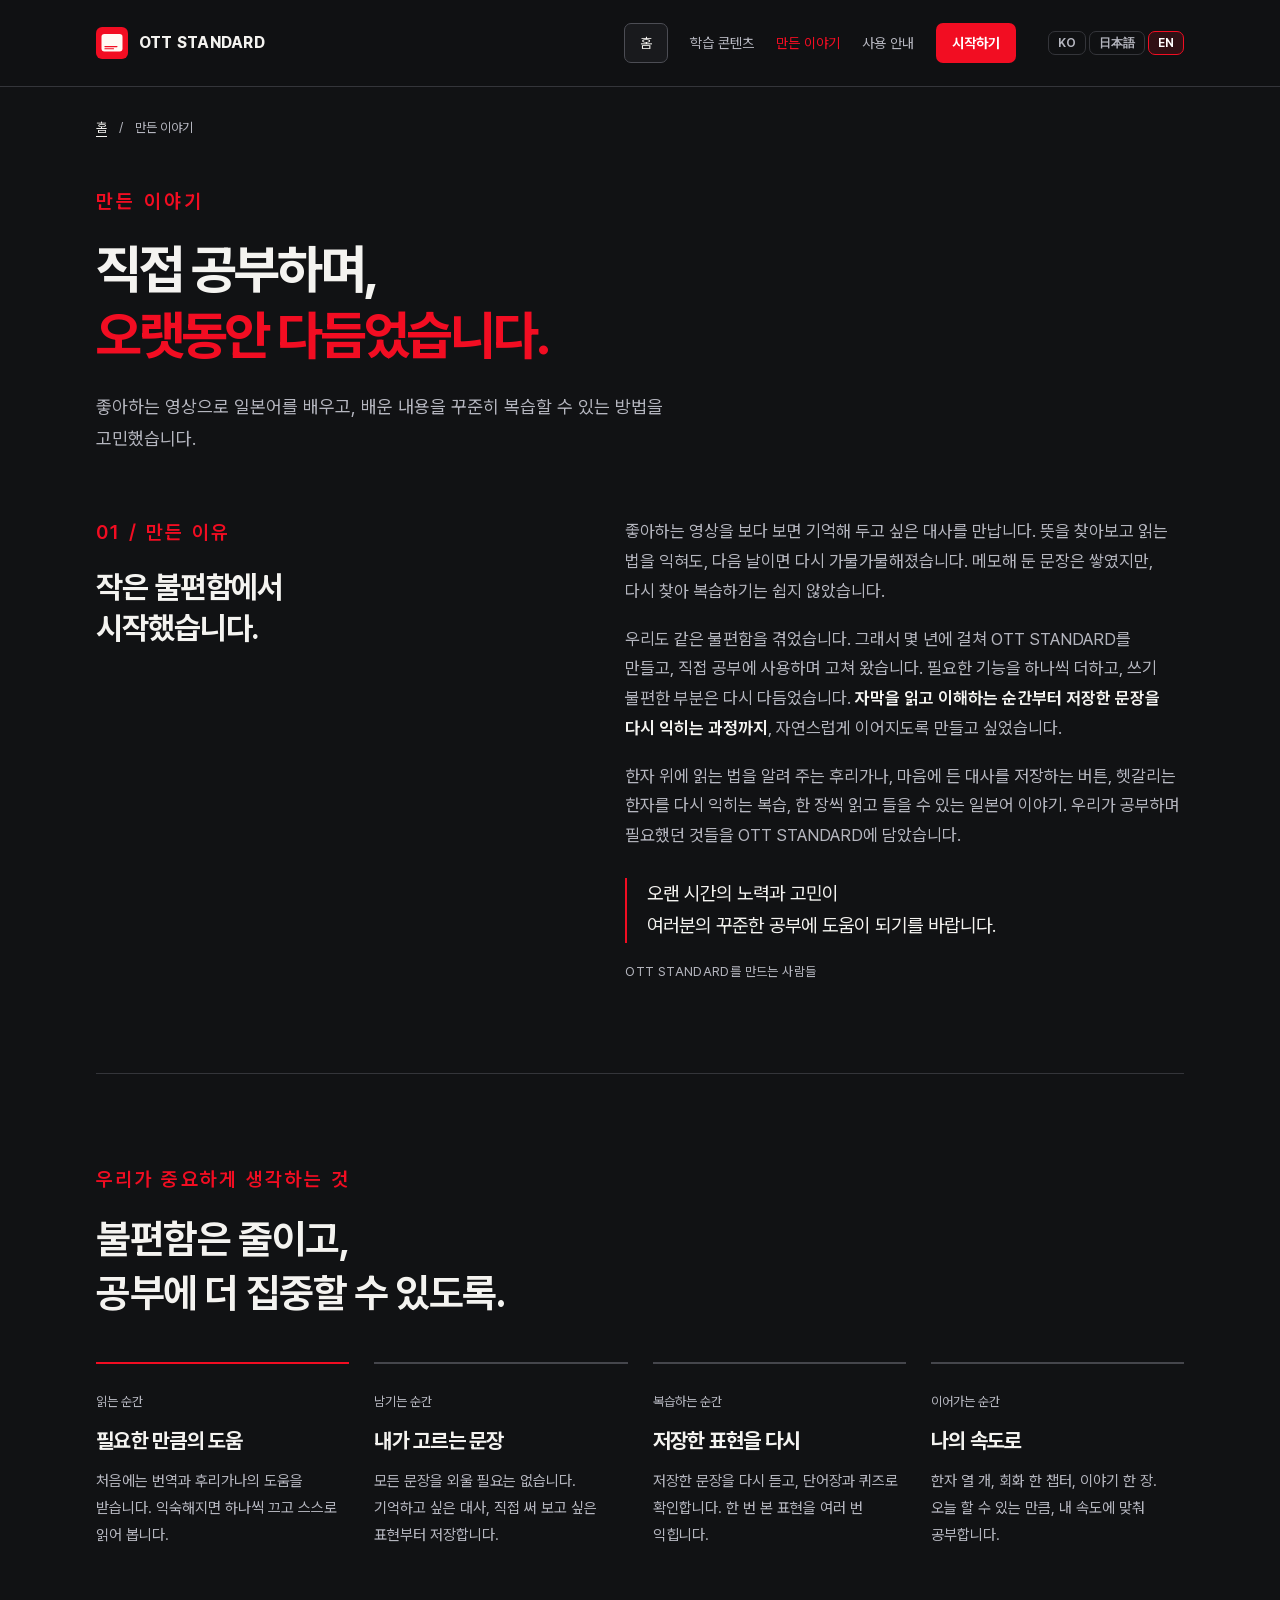
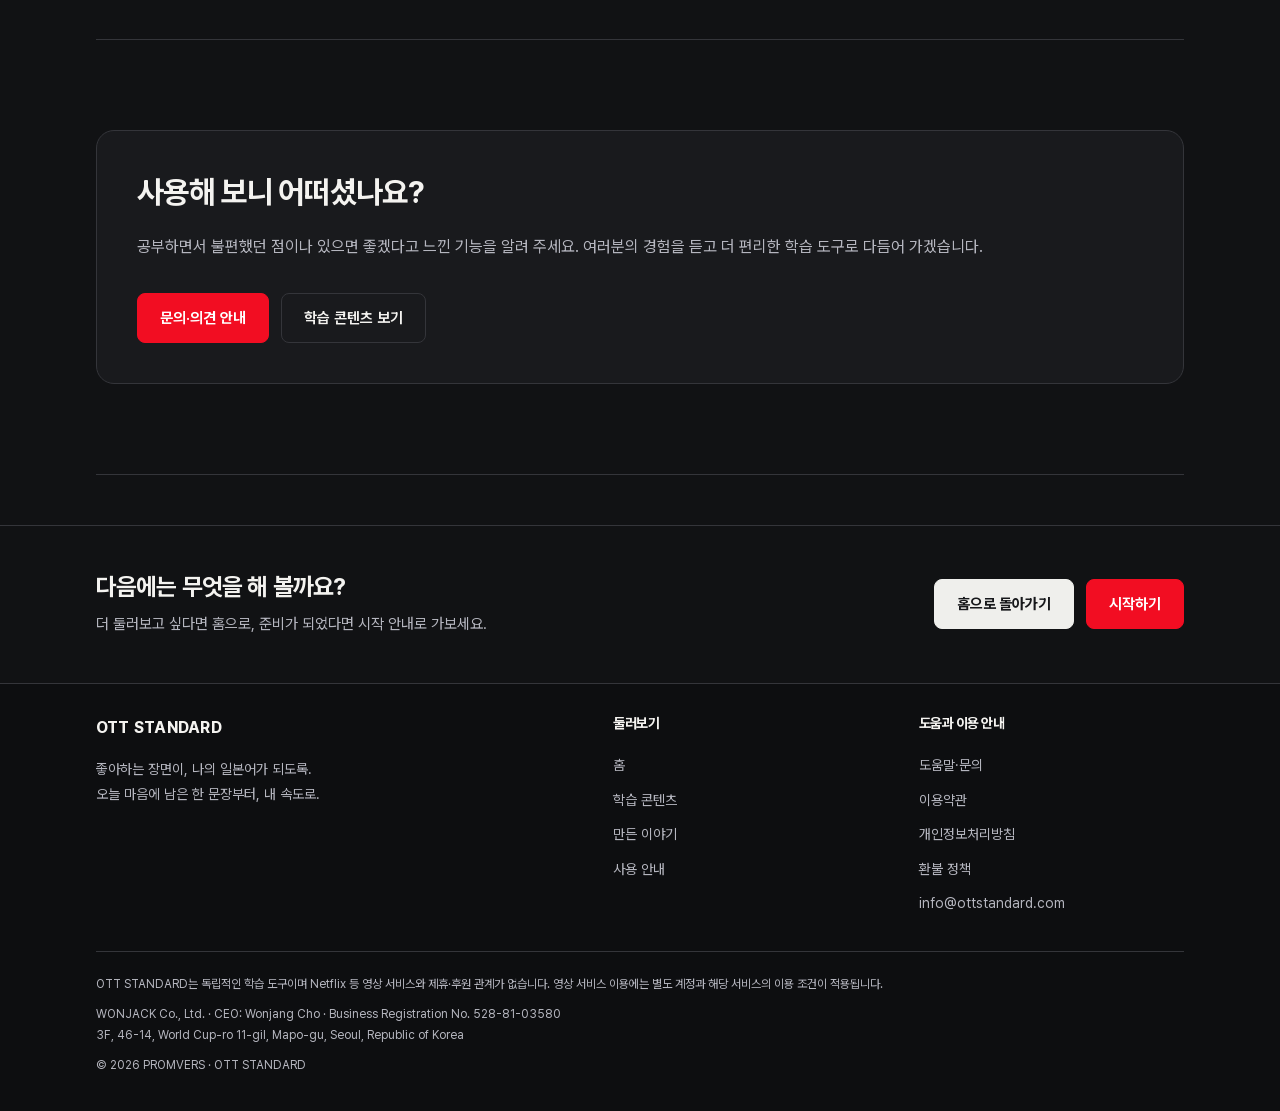
==== about/index.html @ 186dfc21 "헤더 로고를 외부 img→인라인 SVG로 교체 (번역 프록시로 인한 깨짐 방지), 브랜드명 번역 제외(notranslate) Co-Authored-By: Claude Opus 4." ====
<!doctype html>
<html lang="ko"><head><meta charset="utf-8"><meta name="viewport" content="width=device-width,initial-scale=1"><meta name="theme-color" content="#111214"><title>만든 이야기 · OTT STANDARD</title><meta name="description" content="좋아하는 장면이, 나의 일본어가 되도록. OTT STANDARD의 학습 콘텐츠, 사용 안내와 요금제를 만나보세요."><link rel="icon" href="/assets/logo.svg" type="image/svg+xml"><link rel="stylesheet" href="/assets/site.css?v=i18n-20261003b"></head><body data-mode="multipage"><a class="skip" href="#main">본문으로 바로가기</a><header class="topbar"><div class="wrap topbar-inner"><a class="brand notranslate" translate="no" href="/" aria-label="OTT STANDARD 홈"><svg width="32" height="32" viewBox="0 0 1024 1024" aria-hidden="true" style="display:block"><rect width="1024" height="1024" rx="196" fill="#F20D22"/><rect x="176" y="220" width="672" height="560" rx="92" fill="#FFF9F4"/><rect x="268" y="610" width="420" height="34" rx="17" fill="#F20D22"/><rect x="268" y="680" width="310" height="34" rx="17" fill="#F20D22"/></svg>OTT STANDARD</a><nav class="nav" aria-label="주 메뉴"><a class="home-link" data-nav="home" href="/">홈</a><a class="" data-nav="learning" href="/learning/">학습 콘텐츠</a><a class="" data-nav="about" href="/about/" aria-current="page">만든 이야기</a><a class="" data-nav="docs" href="/docs/">사용 안내</a><a class="nav-start" data-nav="start" href="/start/">시작하기</a></nav></div></header><main id="main" class="wrap page-content"><div class="breadcrumb" aria-label="현재 위치"><a href="/">홈</a><span aria-hidden="true">/</span><span>만든 이야기</span></div><div class="page-title"><span class="eyebrow">만든 이야기</span><h1 tabindex="-1">직접 공부하며,<br><span class="accent">오랫동안 다듬었습니다.</span></h1><p>좋아하는 영상으로 일본어를 배우고, 배운 내용을 꾸준히 복습할 수 있는 방법을 고민했습니다.</p></div><div class="story-page">  <section class="section origin">
    <div><span class="section-number">01 / 만든 이유</span><h2>작은 불편함에서<br>시작했습니다.</h2></div>
    <div class="origin-text">
      <p>좋아하는 영상을 보다 보면 기억해 두고 싶은 대사를 만납니다. 뜻을 찾아보고 읽는 법을 익혀도, 다음 날이면 다시 가물가물해졌습니다. 메모해 둔 문장은 쌓였지만, 다시 찾아 복습하기는 쉽지 않았습니다.</p>
      <p>우리도 같은 불편함을 겪었습니다. 그래서 몇 년에 걸쳐 <span style="white-space:nowrap">OTT STANDARD</span>를 만들고, 직접 공부에 사용하며 고쳐 왔습니다. 필요한 기능을 하나씩 더하고, 쓰기 불편한 부분은 다시 다듬었습니다. <strong>자막을 읽고 이해하는 순간부터 저장한 문장을 다시 익히는 과정까지</strong>, 자연스럽게 이어지도록 만들고 싶었습니다.</p>
      <p>한자 위에 읽는 법을 알려 주는 후리가나, 마음에 든 대사를 저장하는 버튼, 헷갈리는 한자를 다시 익히는 복습, 한 장씩 읽고 들을 수 있는 일본어 이야기. 우리가 공부하며 필요했던 것들을 <span style="white-space:nowrap">OTT STANDARD</span>에 담았습니다.</p>
      <p class="origin-note">오랜 시간의 노력과 고민이<br>여러분의 꾸준한 공부에 도움이 되기를 바랍니다.</p>
      <span class="signature"><span style="white-space:nowrap">OTT STANDARD</span>를 만드는 사람들</span>
    </div>
  </section>

<section class="section"><div class="section-head"><span class="section-number">우리가 중요하게 생각하는 것</span><h2>불편함은 줄이고,<br>공부에 더 집중할 수 있도록.</h2></div><div class="flow"><article><small>읽는 순간</small><h3>필요한 만큼의 도움</h3><p>처음에는 번역과 후리가나의 도움을 받습니다. 익숙해지면 하나씩 끄고 스스로 읽어 봅니다.</p></article><article><small>남기는 순간</small><h3>내가 고르는 문장</h3><p>모든 문장을 외울 필요는 없습니다. 기억하고 싶은 대사, 직접 써 보고 싶은 표현부터 저장합니다.</p></article><article><small>복습하는 순간</small><h3>저장한 표현을 다시</h3><p>저장한 문장을 다시 듣고, 단어장과 퀴즈로 확인합니다. 한 번 본 표현을 여러 번 익힙니다.</p></article><article><small>이어가는 순간</small><h3>나의 속도로</h3><p>한자 열 개, 회화 한 챕터, 이야기 한 장. 오늘 할 수 있는 만큼, 내 속도에 맞춰 공부합니다.</p></article></div></section><section class="section"><div class="quiet-panel"><h2>사용해 보니 어떠셨나요?</h2><p>공부하면서 불편했던 점이나 있으면 좋겠다고 느낀 기능을 알려 주세요. 여러분의 경험을 듣고 더 편리한 학습 도구로 다듬어 가겠습니다.</p><div class="actions"><a class="button primary" href="/support/">문의·의견 안내</a><a class="button " href="/learning/">학습 콘텐츠 보기</a></div></div></section></div></main><div class="page-navigation"><div class="wrap page-navigation-inner"><div><h2>다음에는 무엇을 해 볼까요?</h2><p>더 둘러보고 싶다면 홈으로, 준비가 되었다면 시작 안내로 가보세요.</p></div><div class="actions"><a class="button home-button" href="/">홈으로 돌아가기</a><a class="button primary" href="/start/">시작하기</a></div></div></div>
<footer class="footer"><div class="wrap"><div class="footer-menu"><div><a class="brand" href="/">OTT STANDARD</a><p>좋아하는 장면이, 나의 일본어가 되도록.<br>오늘 마음에 남은 한 문장부터, 내 속도로.</p></div><div><h3>둘러보기</h3><a href="/">홈</a><a href="/learning/">학습 콘텐츠</a><a href="/about/">만든 이야기</a><a href="/docs/">사용 안내</a></div><div><h3>도움과 이용 안내</h3><a href="/support/">도움말·문의</a><a href="/terms/">이용약관</a><a href="/privacy/">개인정보처리방침</a><a href="/refund/">환불 정책</a><a href="mailto:info@ottstandard.com">info@ottstandard.com</a></div></div><div class="footer-bottom"><p><span style="white-space:nowrap">OTT STANDARD</span>는 독립적인 학습 도구이며 Netflix 등 영상 서비스와 제휴·후원 관계가 없습니다. 영상 서비스 이용에는 별도 계정과 해당 서비스의 이용 조건이 적용됩니다.</p><p>WONJACK Co., Ltd. · CEO: Wonjang Cho · Business Registration No. 528-81-03580<br>3F, 46-14, World Cup-ro 11-gil, Mapo-gu, Seoul, Republic of Korea</p><p>© 2026 PROMVERS · OTT STANDARD</p></div></div></footer><script src="/assets/site.js?v=i18n-20261003"></script></body></html>
---- assets/site.css ----
@font-face{font-family:GuidePretendard;src:url(PretendardVariable.woff2) format("woff2");font-weight:100 900;font-display:swap}
@font-face{font-family:GuideJapanese;src:url(NotoSansJP-400.woff2) format("woff2");font-weight:400;font-display:swap}

  

  :root{color-scheme:dark;--bg:#111214;--surface:#191a1d;--surface-2:#202125;--line:#34353a;--ink:#f4f3f0;--muted:#b5b6bf;--brand:#f20d22;--red:var(--brand);--radius:20px}
  *{box-sizing:border-box}html{scroll-behavior:smooth;scroll-padding-top:110px}body{margin:0;background:var(--bg);color:var(--ink);font-family:GuidePretendard,Pretendard,-apple-system,BlinkMacSystemFont,"Noto Sans KR",sans-serif;line-height:1.75;word-break:keep-all;overflow-wrap:anywhere}a{color:inherit;text-decoration:none}button,input{font:inherit}a:focus-visible,summary:focus-visible,input:focus-visible{outline:3px solid var(--red);outline-offset:6px}a,summary,input{ -webkit-tap-highlight-color:transparent}p,h1,h2,h3,h4,figure{margin:0}p+p{margin-top:18px}h1,h2,h3,h4{line-height:1.35;letter-spacing:-.035em}p{color:var(--muted)}strong{color:var(--ink);font-weight:650}ruby{ruby-position:over}rt{font-size:.43em;color:#b8bfce;letter-spacing:0} [lang="ja"]{font-family:GuideJapanese,"Noto Sans JP","Hiragino Kaku Gothic ProN",sans-serif}
  .wrap{max-width:1160px;margin-inline:auto;padding-inline:36px}.skip{position:fixed;left:16px;top:-90px;z-index:100;background:var(--ink);color:var(--bg);padding:12px}.skip:focus{top:12px}.topbar{position:sticky;top:0;z-index:20;background:rgba(17,18,20,.96);border-bottom:1px solid var(--line)}.topbar-inner{min-height:80px;display:flex;align-items:center;justify-content:space-between;gap:24px}.brand{display:inline-flex;align-items:center;gap:11px;font-size:16px;font-weight:750;letter-spacing:.015em;white-space:nowrap}.brand img{width:32px;height:32px}.nav{display:flex;align-items:center;gap:26px;font-size:14px;color:var(--muted)}.nav a{padding-block:12px}.nav a:hover{color:var(--ink)}.nav a:last-child{color:var(--ink)}
  .eyebrow{display:block;margin-bottom:20px;font-size:13px;font-weight:650;letter-spacing:.15em;color:var(--red)}.hero{padding-block:88px 70px}.hero-grid{display:grid;grid-template-columns:1.13fr 1fr;gap:54px;align-items:center}h1{font-size:clamp(36px,4.6vw,58px);font-weight:730;line-height:1.25;letter-spacing:-.055em}.hero-copy>p{max-width:550px;margin-top:27px;font-size:18px;line-height:1.85}.accent{color:var(--red)}.actions{display:flex;flex-wrap:wrap;gap:12px;margin-top:32px}.button{display:inline-flex;align-items:center;justify-content:center;min-height:48px;padding:11px 22px;border:1px solid var(--line);border-radius:8px;font-size:15px;font-weight:650;background:var(--surface)}.button.primary{background:var(--brand);border-color:var(--brand);color:#fff}.button:hover{filter:brightness(1.13)}.hero-note{font-size:13px!important;margin-top:17px!important;color:#9699a3}.sample{margin:0;border:1px solid #424248;border-radius:var(--radius);background:var(--surface);overflow:hidden}.sample-head{display:flex;justify-content:space-between;gap:12px;padding:19px 24px;border-bottom:1px solid var(--line);font-size:13px;color:var(--muted)}.sample-head b{color:var(--ink);font-weight:550}.sample-body{padding:36px 27px 25px}.sample-jp{font-size:27px;line-height:2.3;color:var(--ink);letter-spacing:.01em;word-break:normal}.sample-ko{margin-top:12px;font-size:16px;min-height:28px}.sample-options{display:flex;flex-wrap:wrap;gap:12px 20px;margin-top:29px;padding-top:19px;border-top:1px solid var(--line);font-size:14px;color:var(--muted)}.sample-options label{display:flex;align-items:center;gap:7px;cursor:pointer;min-height:32px}.sample-options input{width:17px;height:17px;accent-color:var(--brand)}.sample-body:has(#furi:not(:checked)) rt{visibility:hidden}.sample-body:has(#translation:not(:checked)) .sample-ko{visibility:hidden}.sample-bottom{padding:17px 24px;background:#202125;border-top:1px solid var(--line);font-size:13px;color:var(--muted)}.sample-bottom strong{font-weight:550}.sample-caption{font-size:12px;margin-top:12px;color:#92959e;line-height:1.6}
  .intro-strip{display:flex;align-items:center;justify-content:space-between;gap:24px;padding:25px 0;border-top:1px solid var(--line);border-bottom:1px solid var(--line);font-size:14px;color:var(--muted)}.intro-strip b{font-weight:550;color:var(--ink)}.intro-strip span+span{border-left:1px solid var(--line);padding-left:28px}.section{padding-block:90px;border-bottom:1px solid var(--line)}.section-head{max-width:710px;margin-bottom:42px}.section-head h2{font-size:clamp(28px,3.4vw,40px);font-weight:670;line-height:1.35}.section-head p{margin-top:19px;font-size:17px}.section-number{display:block;font-size:13px;letter-spacing:.12em;color:var(--red);margin-bottom:17px;font-weight:600}.origin{display:grid;grid-template-columns:.9fr 1.1fr;gap:72px}.origin h2{font-size:clamp(29px,3.4vw,40px)}.origin-text p{font-size:17px}.origin-note{margin-top:27px;padding-left:20px;border-left:2px solid var(--red);color:var(--ink);font-size:19px!important;line-height:1.7}.signature{display:block;margin-top:18px;font-size:13px;color:var(--muted);letter-spacing:.03em}
  .flow{display:grid;grid-template-columns:repeat(4,1fr);gap:25px}.flow article{border-top:2px solid #45464c;padding-top:23px}.flow article:first-child{border-color:var(--red)}.flow small{font-size:13px;color:var(--muted)}.flow h3{font-size:21px;margin:12px 0}.flow p{font-size:15px;line-height:1.8}.flow .path{display:block;margin-top:18px;color:#d5d6dd;font-size:13px}
  .feature{display:grid;grid-template-columns:1fr 1fr;gap:55px;align-items:center;padding-block:43px;border-top:1px solid var(--line)}.feature:first-of-type{padding-top:0;border-top:0}.feature h3{font-size:29px}.feature p{margin-top:17px}.feature .tagline{font-size:13px;color:var(--red);margin-bottom:12px}.feature ul{list-style:none;margin:23px 0 0;padding:0}.feature li{position:relative;padding:8px 0 8px 18px;color:var(--muted);font-size:15px}.feature li:before{content:"";position:absolute;left:0;top:21px;width:5px;height:5px;background:var(--red);border-radius:50%}.feature-link{display:inline-block;margin-top:24px;font-size:14px;border-bottom:1px solid #62636b;padding-bottom:3px}.feature-link:hover{color:var(--red)}.content-preview{background:var(--surface);border:1px solid var(--line);border-radius:var(--radius);padding:28px}.preview-label{display:flex;align-items:center;justify-content:space-between;gap:12px;font-size:13px;color:var(--muted);margin-bottom:22px}.preview-label b{color:var(--ink);font-weight:550}.chapter-row{display:flex;justify-content:space-between;gap:18px;padding:14px 0;border-top:1px solid var(--line);font-size:15px}.chapter-row:first-of-type{border-top:0}.chapter-row small{font-size:13px;color:var(--muted)}.chapter-row b{font-weight:500}.chapter-row.current{color:var(--red)}.kanji-preview{display:grid;grid-template-columns:168px 1fr;align-items:center;gap:28px}.kanji-character{font-size:clamp(92px,11vw,128px);line-height:1;color:var(--ink);text-align:center;background:#0e0f12;border:1px solid var(--line);border-radius:16px;aspect-ratio:1;display:grid;place-items:center}.kanji-info dt{font-size:13px;color:var(--muted)}.kanji-info dd{margin:0 0 15px;font-size:18px;font-weight:600;color:var(--ink)}.word-line{margin-top:20px;padding-top:20px;border-top:1px solid var(--line);font-size:16px;color:var(--muted)}.word-line b{color:var(--ink);font-weight:500}.story-title{font-size:26px;line-height:1.8;color:var(--ink);margin-bottom:12px}.story-excerpt{font-size:19px;line-height:2.1;color:var(--ink);word-break:normal}.story-title ruby,.story-excerpt ruby{color:#90c0f0}.story-title rt,.story-excerpt rt{color:#f0d070}.story-translation{font-size:14px;margin-top:14px!important;line-height:1.8}.reading-info{display:flex;gap:16px;flex-wrap:wrap;margin-top:22px;padding-top:16px;border-top:1px solid var(--line);font-size:12px;color:var(--muted)}.feature-aside{border-top:1px solid var(--line);padding-top:30px;display:grid;grid-template-columns:1fr 1fr;gap:36px}.feature-aside h3{font-size:20px;margin-bottom:12px}.feature-aside p{font-size:15px}.small-note{font-size:13px!important;color:#9699a3;margin-top:14px!important}
  .routine-panel{background:var(--surface);border:1px solid var(--line);border-radius:var(--radius);padding:34px;display:grid;grid-template-columns:1fr 1fr 1fr;gap:28px}.routine-panel h3{font-size:19px;margin-bottom:12px}.routine-panel p{font-size:15px}.routine-panel small{display:block;color:var(--red);font-size:13px;margin-bottom:12px}.routine-foot{margin-top:23px;font-size:15px}
  .guide-layout{display:grid;grid-template-columns:230px 1fr;gap:55px}.guide-aside h2{font-size:29px;margin-bottom:16px}.guide-aside p{font-size:15px}.guide-aside .button{margin-top:23px}.quickstart{counter-reset:steps;list-style:none;margin:0 0 32px;padding:0;display:grid;grid-template-columns:1fr 1fr;gap:24px}.quickstart li{counter-increment:steps;position:relative;padding-left:36px}.quickstart li:before{content:counter(steps,decimal-leading-zero);position:absolute;left:0;top:0;font-size:13px;color:var(--red);line-height:26px}.quickstart h3{font-size:17px;margin-bottom:8px}.quickstart p{font-size:14px}.guide-list details,.faq-list details{border-top:1px solid var(--line);scroll-margin-top:110px}.guide-list details:last-child,.faq-list details:last-child{border-bottom:1px solid var(--line)}summary{cursor:pointer;list-style:none;display:flex;justify-content:space-between;align-items:center;gap:18px;min-height:72px;padding:19px 0;font-size:17px;font-weight:550;line-height:1.55}summary::-webkit-details-marker{display:none}summary:after{content:"+";font-weight:300;font-size:24px;color:var(--muted);flex:none}details[open]>summary:after{content:"−";color:var(--red)}details[open]>summary{color:var(--red)}.detail-body{padding:0 0 27px;font-size:15px;color:var(--muted)}.detail-body p+p{margin-top:13px}.detail-body ol,.detail-body ul{padding-left:21px;margin:12px 0}.detail-body li{padding:4px 0}.detail-body h4{margin:21px 0 8px;font-size:16px;color:var(--ink)}.table-wrap{overflow-x:auto;border:1px solid var(--line);border-radius:10px;margin-block:18px}table{border-collapse:collapse;width:100%;font-size:14px;text-align:left}th,td{padding:13px 15px;border-bottom:1px solid var(--line);vertical-align:top}th{font-weight:550;color:var(--ink);background:var(--surface)}tr:last-child td{border-bottom:0}td:first-child{white-space:nowrap;color:var(--ink)}.note{padding:16px 18px;background:var(--surface);border-left:2px solid #7e818d;margin-top:16px;font-size:14px}.faq-grid{display:grid;grid-template-columns:230px 1fr;gap:55px}.faq-grid h2{font-size:29px}.endnote{padding-block:75px;text-align:center}.endnote h2{font-size:clamp(27px,3.3vw,39px)}.endnote p{margin-top:21px;font-size:16px}.endnote .actions{justify-content:center}.footer{border-top:1px solid var(--line);padding-block:30px 35px}.footer-top{display:flex;justify-content:space-between;gap:24px;align-items:center;margin-bottom:20px}.footer-links{display:flex;flex-wrap:wrap;gap:24px;color:var(--muted);font-size:14px}.footer p{font-size:12px;line-height:1.8;max-width:870px}.footer a:hover{text-decoration:underline}
  @media(min-width:901px){.feature.reverse .feature-text{grid-column:2;grid-row:1}.feature.reverse .content-preview{grid-column:1;grid-row:1}}
  @media(max-width:900px){.wrap{padding-inline:28px}.hero-grid{gap:30px}.hero{padding-top:65px}.hero-copy>p{font-size:16px}.sample-body{padding:27px 22px}.sample-jp{font-size:23px}.origin{gap:35px}.flow{grid-template-columns:repeat(2,1fr);gap:30px}.feature{gap:30px}.guide-layout,.faq-grid{grid-template-columns:1fr;gap:30px}.guide-aside{max-width:640px}.guide-aside .button{margin-top:16px}.section{padding-block:65px}.intro-strip{font-size:13px;gap:15px}.intro-strip span+span{padding-left:16px}}
  @media(max-width:640px){html{scroll-padding-top:125px}.wrap{padding-inline:22px}.topbar-inner{min-height:96px;flex-direction:column;align-items:flex-start;justify-content:center;gap:0;padding-top:10px;padding-bottom:4px}.brand{font-size:14px}.brand img{width:26px;height:26px}.nav{width:100%;gap:0;justify-content:space-between;font-size:13px}.nav a{padding-block:9px}.hero{padding-block:46px}.hero-grid{grid-template-columns:1fr;gap:38px}h1{font-size:39px}.hero-copy>p{font-size:17px;margin-top:23px}.eyebrow{margin-bottom:16px;font-size:12px}.sample-jp{font-size:25px}.sample-body{padding:29px 24px}.intro-strip{display:grid;grid-template-columns:1fr;gap:10px;padding-block:22px}.intro-strip span+span{border:0;padding:0}.intro-strip span{display:flex;justify-content:space-between;gap:18px}.origin{grid-template-columns:1fr;gap:27px}.origin-text p{font-size:16px}.section{padding-block:54px}.section-head{margin-bottom:30px}.section-head p{font-size:16px}.flow{gap:28px 22px}.flow h3{font-size:19px}.flow p{font-size:14px}.flow .path{font-size:12px}.feature{grid-template-columns:1fr;gap:27px;padding-block:32px}.feature h3{font-size:27px}.content-preview{padding:25px}.feature-aside{grid-template-columns:1fr;gap:27px}.routine-panel{grid-template-columns:1fr;padding:26px;gap:25px}.routine-panel article+article{border-top:1px solid var(--line);padding-top:24px}.quickstart{grid-template-columns:1fr;gap:23px}summary{font-size:16px}.footer-top{align-items:flex-start;flex-direction:column;gap:18px}.endnote{padding-block:55px}.endnote p{font-size:15px}.endnote h2{font-size:29px}}
  @media(prefers-reduced-motion:reduce){html{scroll-behavior:auto}}
  @media print{:root{--bg:#fff;--surface:#f3f3f3;--surface-2:#eee;--ink:#111;--muted:#444;--line:#ccc}body{background:white;color:#111}.topbar{position:static;background:white}.nav,.actions,.sample-options{display:none}.wrap{max-width:none}.hero,.section{padding-block:25px}.hero-grid,.origin,.guide-layout,.faq-grid{display:block}.hero-copy{margin-bottom:25px}.section,.feature{break-inside:avoid}.footer p{color:#444}}
  
[hidden]{display:none!important}.topbar-inner{min-height:86px}.nav{gap:22px}.nav .home-link{color:var(--ink);border:1px solid #4c4d54;border-radius:7px;padding:7px 15px;background:var(--surface)}.nav a[aria-current=page]{color:var(--red)}.nav .nav-start{background:var(--brand);color:white!important;border-radius:7px;padding:8px 16px;font-weight:650;white-space:nowrap}.breadcrumb{padding-top:30px;display:flex;gap:12px;font-size:13px;color:var(--muted)}.breadcrumb a{color:var(--ink);text-decoration:underline;text-underline-offset:4px}.page-title{padding-block:46px 48px;max-width:830px}.page-title h1{font-size:clamp(35px,4.8vw,53px)}.page-title p{font-size:18px;margin-top:22px;max-width:650px}.home-hero{padding:76px 0 45px}.home-hero-top{display:grid;grid-template-columns:1.25fr 1fr;gap:65px;align-items:end;margin-bottom:44px}.home-hero h1{font-size:clamp(38px,5.2vw,62px)}.home-hero .intro{font-size:18px;line-height:1.85}.home-hero .actions{margin-top:25px}.visual{overflow:hidden;border:1px solid var(--line);border-radius:18px;background:#0c0d0f}.visual img{display:block;width:100%;height:auto;aspect-ratio:1600/893}.visual-caption{font-size:12px;color:#a3a5af;margin-top:12px;display:flex;justify-content:space-between;gap:15px}.home-stats{display:grid;grid-template-columns:repeat(3,1fr);border-block:1px solid var(--line);margin-top:32px;padding-block:24px}.home-stats div{padding-inline:26px;border-right:1px solid var(--line)}.home-stats div:first-child{padding-left:0}.home-stats div:last-child{border:0}.home-stats b{display:block;font-size:27px;font-weight:630;letter-spacing:-.03em}.home-stats span{font-size:14px;color:var(--muted)}.section-heading-row{display:flex;align-items:end;justify-content:space-between;gap:30px;margin-bottom:32px}.section-heading-row .section-head{margin:0}.text-link{font-size:14px;color:var(--ink);border-bottom:1px solid #73757e;white-space:nowrap;padding-bottom:4px}.portal-grid{display:grid;grid-template-columns:repeat(3,1fr);gap:20px}.portal{padding:29px 26px;background:var(--surface);border:1px solid var(--line);border-radius:16px;display:flex;flex-direction:column;align-items:flex-start;min-height:273px;transition:border-color .15s}.portal:hover{border-color:var(--brand)}.portal .serial{color:var(--red);font-size:13px;letter-spacing:.1em;margin-bottom:23px}.portal h3{font-size:24px}.portal p{font-size:15px;margin-top:16px}.portal .portal-link{margin-top:auto;padding-top:28px;font-size:14px;font-weight:550}.quiet-panel{padding:40px;border:1px solid var(--line);border-radius:18px;background:var(--surface)}.quiet-panel h2{font-size:31px}.quiet-panel p{margin-top:20px}.split-panel{display:grid;grid-template-columns:1.2fr 1fr;gap:50px;align-items:center}.quote-short{font-size:26px!important;line-height:1.65;color:var(--ink)}.quote-short span{display:block;font-size:13px;color:var(--muted);margin-top:22px}.page-navigation{border-top:1px solid var(--line);padding:45px 0;margin-top:50px}.page-navigation-inner{display:flex;justify-content:space-between;align-items:center;gap:28px}.page-navigation h2{font-size:24px;margin-bottom:8px}.page-navigation p{font-size:15px}.page-navigation .actions{margin:0}.button.home-button{background:#efefec;border-color:#efefec;color:#17181b;font-weight:700}.footer{background:#0d0e10}.footer-menu{display:grid;grid-template-columns:1.8fr 1fr 1fr;gap:40px;padding-bottom:30px}.footer-menu h3{font-size:14px;color:var(--ink);margin-bottom:16px}.footer-menu a:not(.brand){display:block;font-size:14px;color:var(--muted);padding-block:5px}.footer-menu .brand{margin-bottom:15px}.footer-menu p{font-size:14px;max-width:340px}.footer-bottom{border-top:1px solid var(--line);padding-top:22px}.footer-bottom p+p{margin-top:8px}.footer a:hover{color:var(--ink)}.learning-page>.section{padding-top:25px}.learning-page .section-head h2{font-size:28px}.feature:first-of-type{border-top:0}.guide-page>.guide-layout{padding-top:10px;border:0}.story-page>.origin{padding-top:15px}.story-page .origin h2{font-size:31px}.guide-aside .button{font-size:14px}.plans{display:grid;grid-template-columns:1fr 1fr;gap:24px;margin-bottom:40px}.plan{padding:35px;background:var(--surface);border:1px solid var(--line);border-radius:18px;display:flex;flex-direction:column}.plan.pro{border-color:var(--brand);background:rgba(242, 13, 34,.06)}.plan-head{display:flex;justify-content:space-between;gap:20px;align-items:center}.plan-head h2{font-size:24px}.plan-head span{font-size:13px;color:var(--red)}.plan .price{font-size:46px;font-weight:680;letter-spacing:-.04em;margin:24px 0 12px;line-height:1.2;color:var(--ink)}.plan .price small{font-size:15px;color:var(--muted);font-weight:450;letter-spacing:0}.plan>p{font-size:15px}.plan ul{padding-left:20px;color:var(--muted);margin:22px 0 30px;font-size:15px}.plan li{padding:5px 0}.plan .button{margin-top:auto;align-self:stretch}.plan-note{margin:15px 0 0!important;font-size:13px!important;color:var(--muted)}.price-table{margin-top:45px}.price-table h2{font-size:27px;margin-bottom:20px}.price-table table{font-size:15px}.price-table th:first-child{width:55%}.start-steps{counter-reset:start;list-style:none;padding:0;margin:0;max-width:870px}.start-steps>li{counter-increment:start;display:grid;grid-template-columns:55px 1fr;gap:22px;padding:30px 0;border-top:1px solid var(--line)}.start-steps>li:before{content:counter(start,decimal-leading-zero);font-size:23px;font-weight:550;color:var(--red)}.start-steps h2{font-size:24px;margin-bottom:13px}.start-steps p{font-size:16px}.start-steps .actions{margin-top:20px}.support-layout{display:grid;grid-template-columns:1.2fr 1fr;gap:24px;margin-bottom:42px}.support-layout h2{font-size:25px}.support-layout ul{padding-left:20px;color:var(--muted);font-size:15px}.support-layout li{padding:5px 0}.mail-address{display:block;margin-top:23px;color:var(--ink);font-size:clamp(18px,2.2vw,25px);text-decoration:underline;text-underline-offset:7px}.copy-button{margin-top:20px;cursor:pointer;color:var(--ink)}.copy-status{font-size:13px;min-height:24px;margin-top:9px!important}.policy{max-width:900px;margin:0 auto;padding-block:40px}.policy h1{font-size:clamp(27px,3.4vw,38px);line-height:1.5;letter-spacing:-.025em}.policy h2{font-size:21px;line-height:1.6;margin:30px 0 12px}.policy .sub{font-size:14px;color:var(--muted);margin-top:14px}.policy p,.policy li{font-size:16px;color:var(--muted)}.policy ul{padding-left:23px}.policy li{padding:5px 0}.policy a{color:var(--ink);text-decoration:underline}.policy .lang{display:flex;gap:9px;margin:28px 0}.policy .lang button{padding:10px 20px;border:1px solid var(--line);border-radius:8px;color:var(--muted);background:var(--surface);font:inherit;font-size:14px;cursor:pointer}.policy .lang button.on{background:var(--brand);color:#fff;border-color:var(--brand)}.policy .note{line-height:1.8}.policy table{font-size:14px}.policy b{color:var(--ink)}.policy section{line-height:1.9}.policy-note{font-size:13px;color:var(--muted);margin-bottom:25px}.policy .table-wrap{margin-block:24px}.page-content:focus{outline:none}.site-page{animation:appear .16s ease-out}@keyframes appear{from{opacity:.5}to{opacity:1}}.faq-grid{padding-top:15px}.page-title+.section{padding-top:20px}
@media(max-width:1000px){.topbar-inner{flex-wrap:wrap;justify-content:space-between;gap:5px;padding-top:13px;padding-bottom:10px}.nav{gap:16px}.brand{font-size:14px}.home-hero-top{gap:35px}.portal{padding:25px 22px}.split-panel{gap:30px}.quiet-panel{padding:30px}}
@media(max-width:760px){.topbar-inner{flex-direction:column;align-items:flex-start;gap:10px}.nav{width:100%;gap:20px;overflow-x:auto;justify-content:flex-start;padding-bottom:7px;font-size:13px;white-space:nowrap}.nav a{padding-block:6px}.nav .home-link{padding:6px 12px}.nav .nav-start{padding:7px 13px}.home-hero{padding-top:43px}.home-hero-top{grid-template-columns:1fr;gap:25px;margin-bottom:32px}.home-hero .intro{font-size:17px}.home-hero h1{font-size:43px}.home-stats{margin-top:25px}.home-stats div{padding-inline:14px}.home-stats b{font-size:25px}.home-stats span{font-size:12px}.portal-grid{grid-template-columns:1fr}.portal{min-height:0}.portal .serial{margin-bottom:15px}.portal .portal-link{padding-top:20px}.section-heading-row{align-items:flex-start;flex-direction:column;gap:20px}.split-panel{grid-template-columns:1fr}.page-navigation-inner{align-items:flex-start;flex-direction:column}.page-navigation .actions{width:100%}.page-navigation .button{flex:1;white-space:nowrap}.footer-menu{grid-template-columns:1fr 1fr;gap:30px}.footer-menu>div:first-child{grid-column:1/-1}.plans{grid-template-columns:1fr}.support-layout{grid-template-columns:1fr}.page-title{padding-block:30px 35px}.page-title p{font-size:16px}.breadcrumb{padding-top:24px}.visual-caption{font-size:11px;display:block}.visual-caption span+span{display:none}.plan{padding:29px}.price-table td{min-width:80px}.start-steps>li{grid-template-columns:35px 1fr;gap:14px}.start-steps h2{font-size:22px}.policy{padding-top:25px}.policy h1{font-size:26px}.policy p,.policy li{font-size:15px}.policy .lang button{padding:9px 16px}.policy table{min-width:600px}.page-navigation{margin-top:30px;padding-block:30px}.home-hero .eyebrow{font-size:12px}.quiet-panel h2{font-size:27px}.quote-short{font-size:22px!important}}
@media(prefers-reduced-motion:reduce){.site-page{animation:none}.portal{transition:none}}

/* Shared red introductory labels: 1.5 times the original 13px size. */
.eyebrow,
.section-number,
.portal .serial,
.feature .tagline,
.routine-panel small,
.plan-head span {
  font-size:19.5px !important;
  line-height:1.6;
}
@media(max-width:760px) {
  .home-hero .eyebrow { font-size:18px !important; }
}
@media(max-width:640px) {
  .eyebrow { font-size:18px !important; }
}
@media(max-width:640px){.home-stats{grid-template-columns:1fr;gap:0}.home-stats div{border-right:0;border-bottom:1px solid var(--line);padding:15px 0!important;justify-content:flex-start!important}.home-stats div:first-child{padding-top:0!important}.home-stats div:last-child{border-bottom:0;padding-bottom:0!important}}
@media(max-width:640px){.home-hero .eyebrow .eb-dot{display:none}.home-hero .eyebrow .eb-a,.home-hero .eyebrow .eb-b{display:block}}
@media(max-width:640px){.kanji-preview{grid-template-columns:130px 1fr;gap:20px}.kanji-info dd{font-size:16px}}
.goog-te-banner-frame,iframe.skiptranslate,.goog-te-banner-frame.skiptranslate,.goog-te-gadget-icon,.goog-te-gadget,.goog-logo-link{display:none!important;visibility:hidden!important;height:0!important}
html,body{top:0!important;position:static!important;min-height:0}
#goog-gt-tt,.goog-te-balloon-frame,.goog-tooltip,.VIpgJd-ZVi9od-aZ2wEe-wOHMyf,.VIpgJd-ZVi9od-ORHb-OEVmcd{display:none!important}.goog-text-highlight{background:none!important;box-shadow:none!important}
.lang-switch{display:inline-flex;gap:3px;align-items:center;margin-left:10px}
.lang-switch button{background:transparent;border:1px solid var(--line);color:var(--muted);font:inherit;font-size:12px;font-weight:650;padding:5px 9px;border-radius:7px;cursor:pointer;line-height:1;white-space:nowrap}
.lang-switch button:hover{color:var(--ink)}
.lang-switch button.on{color:#fff;border-color:var(--red);background:rgba(242,13,34,.14)}
@media(max-width:640px){.lang-switch{margin-left:6px;gap:2px}.lang-switch button{padding:5px 7px;font-size:11px}}
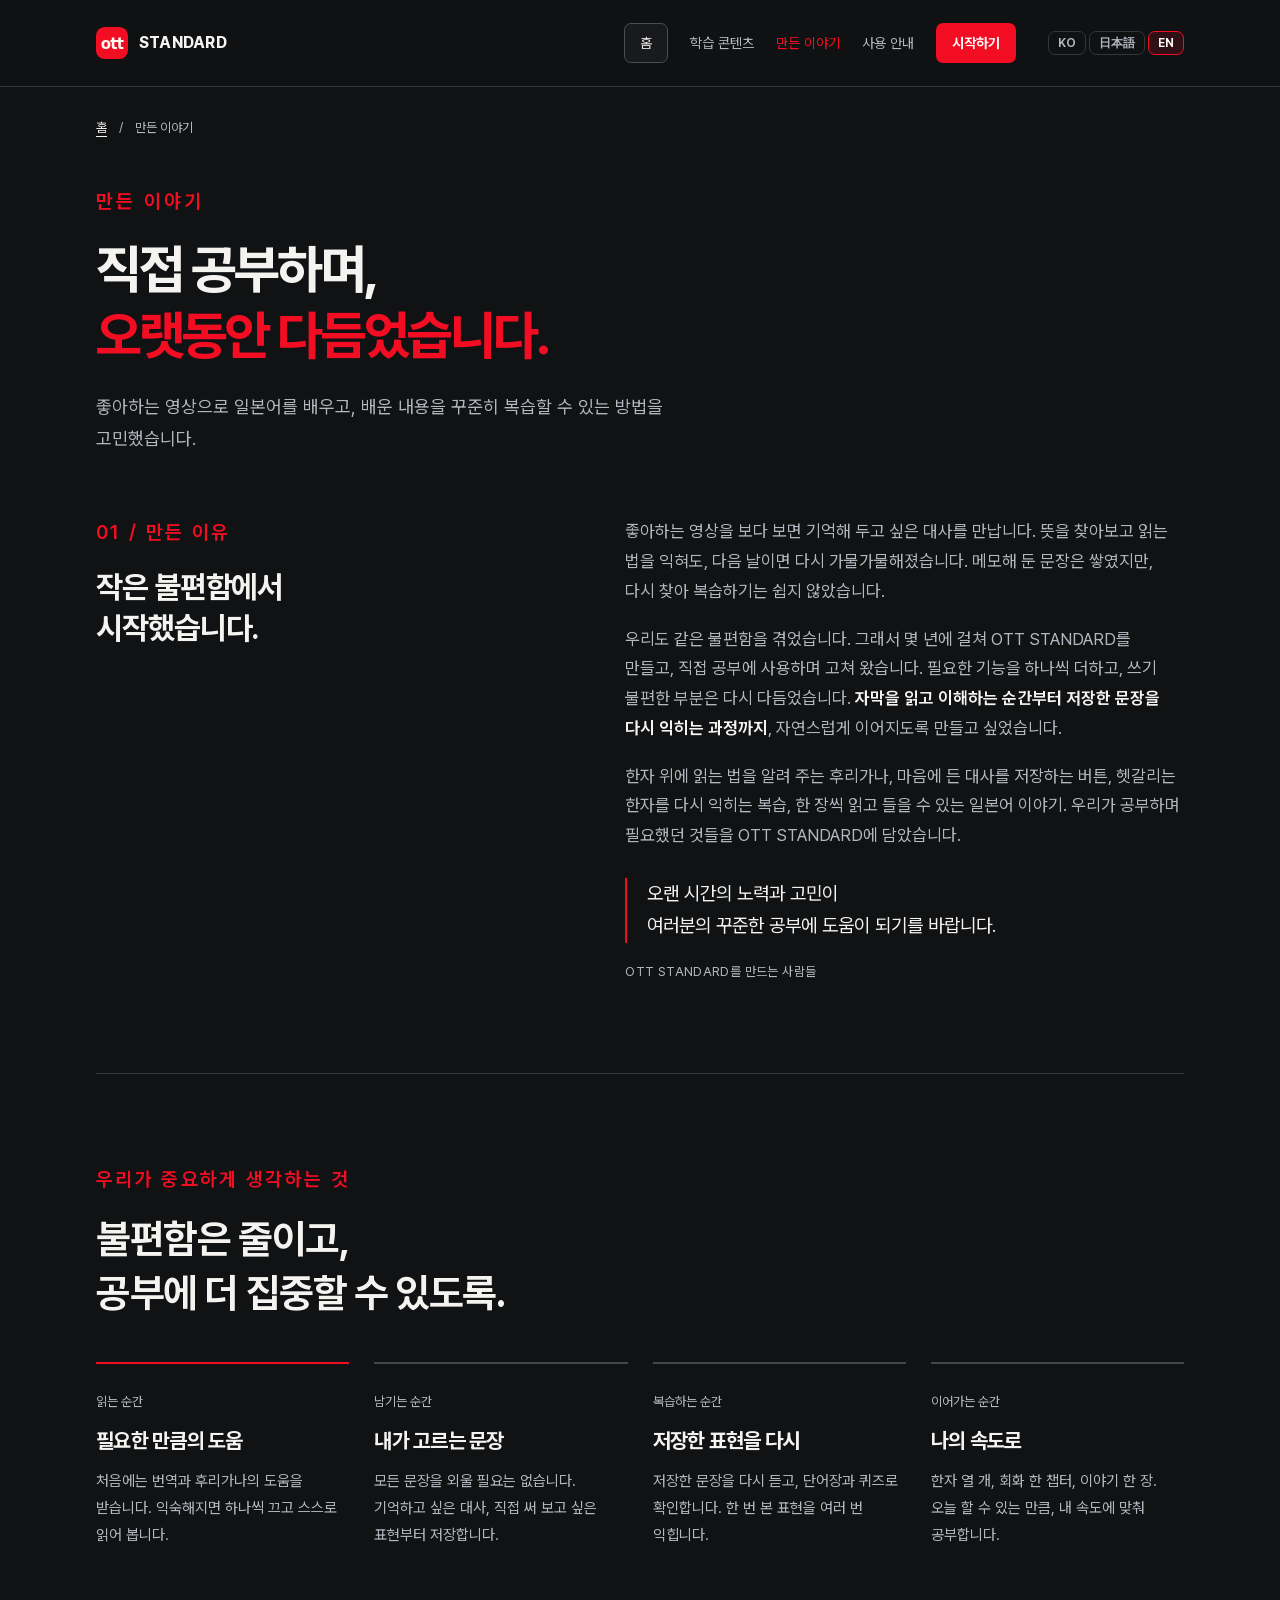
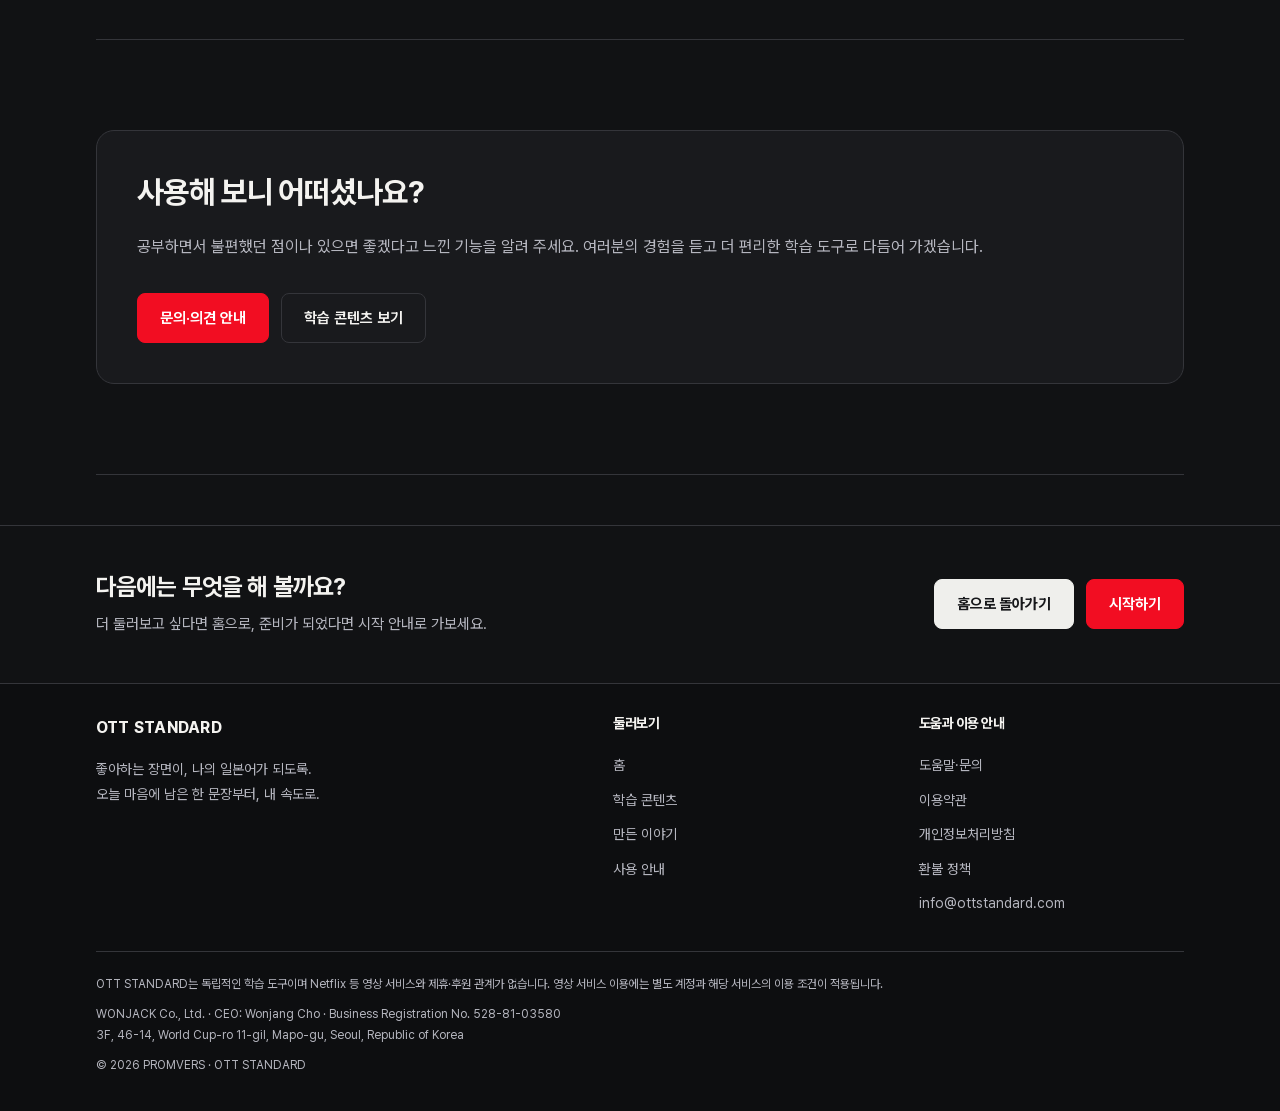
==== commit 48564889: "로고 디자인 변경: 헤더 아이콘을 'ott' 빨간 박스로, 텍스트 STANDARD, 파비콘 동일 적용 Co-Authored-By: Claude Opus 4.8 <noreply@an" ====
--- a/about/index.html
+++ b/about/index.html
@@ -1,5 +1,5 @@
 <!doctype html>
-<html lang="ko"><head><meta charset="utf-8"><meta name="viewport" content="width=device-width,initial-scale=1"><meta name="theme-color" content="#111214"><title>만든 이야기 · OTT STANDARD</title><meta name="description" content="좋아하는 장면이, 나의 일본어가 되도록. OTT STANDARD의 학습 콘텐츠, 사용 안내와 요금제를 만나보세요."><link rel="icon" href="/assets/logo.svg" type="image/svg+xml"><link rel="stylesheet" href="/assets/site.css?v=i18n-20261003b"></head><body data-mode="multipage"><a class="skip" href="#main">본문으로 바로가기</a><header class="topbar"><div class="wrap topbar-inner"><a class="brand notranslate" translate="no" href="/" aria-label="OTT STANDARD 홈"><svg width="32" height="32" viewBox="0 0 1024 1024" aria-hidden="true" style="display:block"><rect width="1024" height="1024" rx="196" fill="#F20D22"/><rect x="176" y="220" width="672" height="560" rx="92" fill="#FFF9F4"/><rect x="268" y="610" width="420" height="34" rx="17" fill="#F20D22"/><rect x="268" y="680" width="310" height="34" rx="17" fill="#F20D22"/></svg>OTT STANDARD</a><nav class="nav" aria-label="주 메뉴"><a class="home-link" data-nav="home" href="/">홈</a><a class="" data-nav="learning" href="/learning/">학습 콘텐츠</a><a class="" data-nav="about" href="/about/" aria-current="page">만든 이야기</a><a class="" data-nav="docs" href="/docs/">사용 안내</a><a class="nav-start" data-nav="start" href="/start/">시작하기</a></nav></div></header><main id="main" class="wrap page-content"><div class="breadcrumb" aria-label="현재 위치"><a href="/">홈</a><span aria-hidden="true">/</span><span>만든 이야기</span></div><div class="page-title"><span class="eyebrow">만든 이야기</span><h1 tabindex="-1">직접 공부하며,<br><span class="accent">오랫동안 다듬었습니다.</span></h1><p>좋아하는 영상으로 일본어를 배우고, 배운 내용을 꾸준히 복습할 수 있는 방법을 고민했습니다.</p></div><div class="story-page">  <section class="section origin">
+<html lang="ko"><head><meta charset="utf-8"><meta name="viewport" content="width=device-width,initial-scale=1"><meta name="theme-color" content="#111214"><title>만든 이야기 · OTT STANDARD</title><meta name="description" content="좋아하는 장면이, 나의 일본어가 되도록. OTT STANDARD의 학습 콘텐츠, 사용 안내와 요금제를 만나보세요."><link rel="icon" href="/assets/logo.svg" type="image/svg+xml"><link rel="stylesheet" href="/assets/site.css?v=i18n-20261003b"></head><body data-mode="multipage"><a class="skip" href="#main">본문으로 바로가기</a><header class="topbar"><div class="wrap topbar-inner"><a class="brand notranslate" translate="no" href="/" aria-label="OTT STANDARD 홈"><svg width="32" height="32" viewBox="0 0 100 100" aria-hidden="true" style="display:block"><rect width="100" height="100" rx="27" fill="#F20D22"/><text x="50" y="54" text-anchor="middle" dominant-baseline="central" font-family="Pretendard,system-ui,-apple-system,sans-serif" font-weight="900" font-size="47" fill="#FFF9F4" letter-spacing="-2.5">ott</text></svg>STANDARD</a><nav class="nav" aria-label="주 메뉴"><a class="home-link" data-nav="home" href="/">홈</a><a class="" data-nav="learning" href="/learning/">학습 콘텐츠</a><a class="" data-nav="about" href="/about/" aria-current="page">만든 이야기</a><a class="" data-nav="docs" href="/docs/">사용 안내</a><a class="nav-start" data-nav="start" href="/start/">시작하기</a></nav></div></header><main id="main" class="wrap page-content"><div class="breadcrumb" aria-label="현재 위치"><a href="/">홈</a><span aria-hidden="true">/</span><span>만든 이야기</span></div><div class="page-title"><span class="eyebrow">만든 이야기</span><h1 tabindex="-1">직접 공부하며,<br><span class="accent">오랫동안 다듬었습니다.</span></h1><p>좋아하는 영상으로 일본어를 배우고, 배운 내용을 꾸준히 복습할 수 있는 방법을 고민했습니다.</p></div><div class="story-page">  <section class="section origin">
     <div><span class="section-number">01 / 만든 이유</span><h2>작은 불편함에서<br>시작했습니다.</h2></div>
     <div class="origin-text">
       <p>좋아하는 영상을 보다 보면 기억해 두고 싶은 대사를 만납니다. 뜻을 찾아보고 읽는 법을 익혀도, 다음 날이면 다시 가물가물해졌습니다. 메모해 둔 문장은 쌓였지만, 다시 찾아 복습하기는 쉽지 않았습니다.</p>
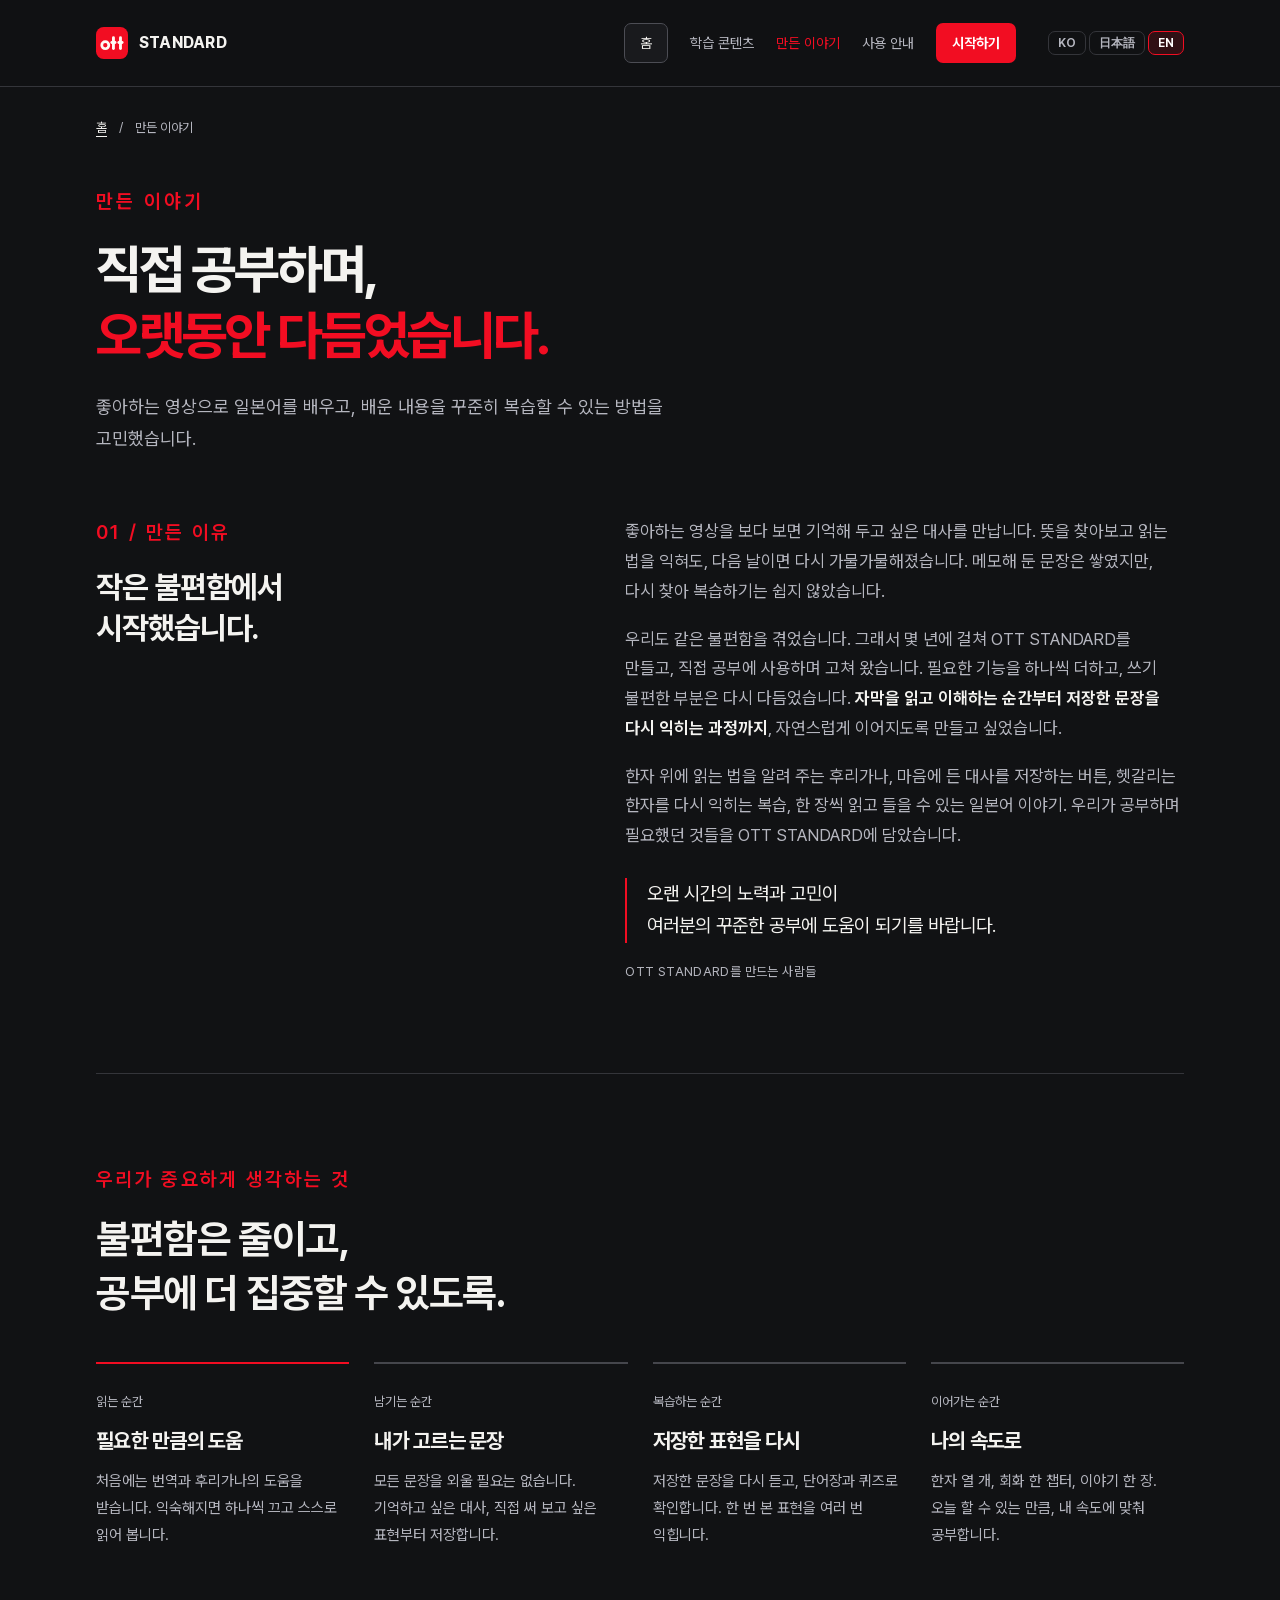
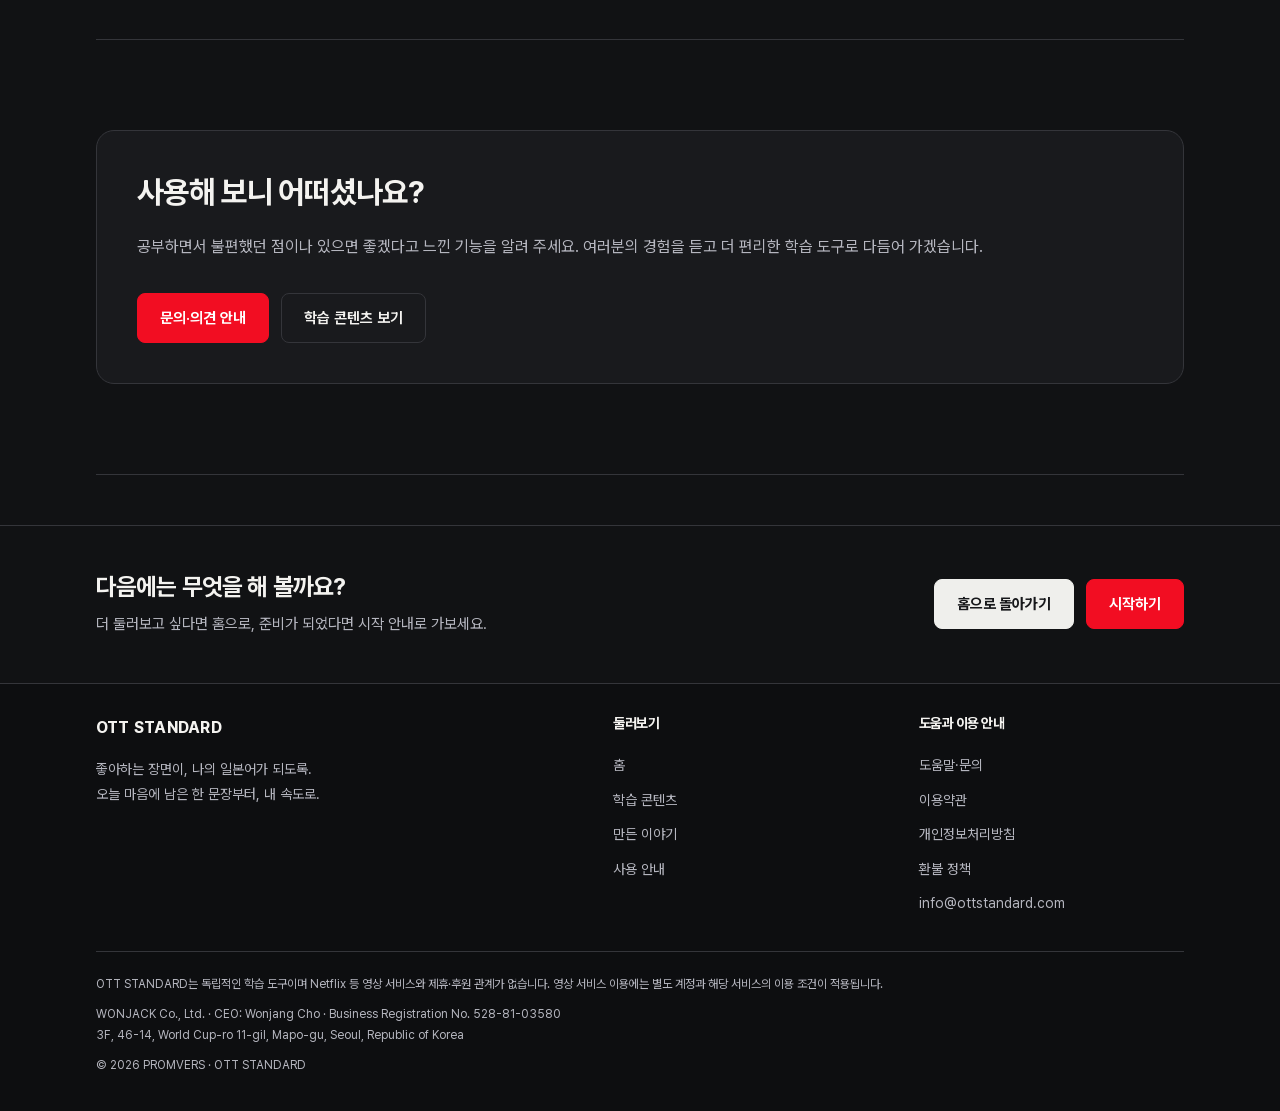
==== commit f0f97db4: "로고 레터폼 변경: 'ott'를 둥근 도형(링+둥근 막대)으로 그려 레퍼런스 톤 반영 Co-Authored-By: Claude Opus 4.8 <noreply@anthropic.c" ====
--- a/about/index.html
+++ b/about/index.html
@@ -1,5 +1,5 @@
 <!doctype html>
-<html lang="ko"><head><meta charset="utf-8"><meta name="viewport" content="width=device-width,initial-scale=1"><meta name="theme-color" content="#111214"><title>만든 이야기 · OTT STANDARD</title><meta name="description" content="좋아하는 장면이, 나의 일본어가 되도록. OTT STANDARD의 학습 콘텐츠, 사용 안내와 요금제를 만나보세요."><link rel="icon" href="/assets/logo.svg" type="image/svg+xml"><link rel="stylesheet" href="/assets/site.css?v=i18n-20261003b"></head><body data-mode="multipage"><a class="skip" href="#main">본문으로 바로가기</a><header class="topbar"><div class="wrap topbar-inner"><a class="brand notranslate" translate="no" href="/" aria-label="OTT STANDARD 홈"><svg width="32" height="32" viewBox="0 0 100 100" aria-hidden="true" style="display:block"><rect width="100" height="100" rx="27" fill="#F20D22"/><text x="50" y="54" text-anchor="middle" dominant-baseline="central" font-family="Pretendard,system-ui,-apple-system,sans-serif" font-weight="900" font-size="47" fill="#FFF9F4" letter-spacing="-2.5">ott</text></svg>STANDARD</a><nav class="nav" aria-label="주 메뉴"><a class="home-link" data-nav="home" href="/">홈</a><a class="" data-nav="learning" href="/learning/">학습 콘텐츠</a><a class="" data-nav="about" href="/about/" aria-current="page">만든 이야기</a><a class="" data-nav="docs" href="/docs/">사용 안내</a><a class="nav-start" data-nav="start" href="/start/">시작하기</a></nav></div></header><main id="main" class="wrap page-content"><div class="breadcrumb" aria-label="현재 위치"><a href="/">홈</a><span aria-hidden="true">/</span><span>만든 이야기</span></div><div class="page-title"><span class="eyebrow">만든 이야기</span><h1 tabindex="-1">직접 공부하며,<br><span class="accent">오랫동안 다듬었습니다.</span></h1><p>좋아하는 영상으로 일본어를 배우고, 배운 내용을 꾸준히 복습할 수 있는 방법을 고민했습니다.</p></div><div class="story-page">  <section class="section origin">
+<html lang="ko"><head><meta charset="utf-8"><meta name="viewport" content="width=device-width,initial-scale=1"><meta name="theme-color" content="#111214"><title>만든 이야기 · OTT STANDARD</title><meta name="description" content="좋아하는 장면이, 나의 일본어가 되도록. OTT STANDARD의 학습 콘텐츠, 사용 안내와 요금제를 만나보세요."><link rel="icon" href="/assets/logo.svg" type="image/svg+xml"><link rel="stylesheet" href="/assets/site.css?v=i18n-20261003b"></head><body data-mode="multipage"><a class="skip" href="#main">본문으로 바로가기</a><header class="topbar"><div class="wrap topbar-inner"><a class="brand notranslate" translate="no" href="/" aria-label="OTT STANDARD 홈"><svg width="32" height="32" viewBox="0 0 100 100" aria-hidden="true" style="display:block"><rect width="100" height="100" rx="24" fill="#F20D22"/><circle cx="29" cy="57" r="11" fill="none" stroke="#FFF9F4" stroke-width="8.5"/><g fill="#FFF9F4"><rect x="50" y="29" width="9" height="43" rx="4.5"/><rect x="45" y="44" width="19" height="9" rx="4.5"/><rect x="72" y="29" width="9" height="43" rx="4.5"/><rect x="67" y="44" width="19" height="9" rx="4.5"/></g></svg>STANDARD</a><nav class="nav" aria-label="주 메뉴"><a class="home-link" data-nav="home" href="/">홈</a><a class="" data-nav="learning" href="/learning/">학습 콘텐츠</a><a class="" data-nav="about" href="/about/" aria-current="page">만든 이야기</a><a class="" data-nav="docs" href="/docs/">사용 안내</a><a class="nav-start" data-nav="start" href="/start/">시작하기</a></nav></div></header><main id="main" class="wrap page-content"><div class="breadcrumb" aria-label="현재 위치"><a href="/">홈</a><span aria-hidden="true">/</span><span>만든 이야기</span></div><div class="page-title"><span class="eyebrow">만든 이야기</span><h1 tabindex="-1">직접 공부하며,<br><span class="accent">오랫동안 다듬었습니다.</span></h1><p>좋아하는 영상으로 일본어를 배우고, 배운 내용을 꾸준히 복습할 수 있는 방법을 고민했습니다.</p></div><div class="story-page">  <section class="section origin">
     <div><span class="section-number">01 / 만든 이유</span><h2>작은 불편함에서<br>시작했습니다.</h2></div>
     <div class="origin-text">
       <p>좋아하는 영상을 보다 보면 기억해 두고 싶은 대사를 만납니다. 뜻을 찾아보고 읽는 법을 익혀도, 다음 날이면 다시 가물가물해졌습니다. 메모해 둔 문장은 쌓였지만, 다시 찾아 복습하기는 쉽지 않았습니다.</p>
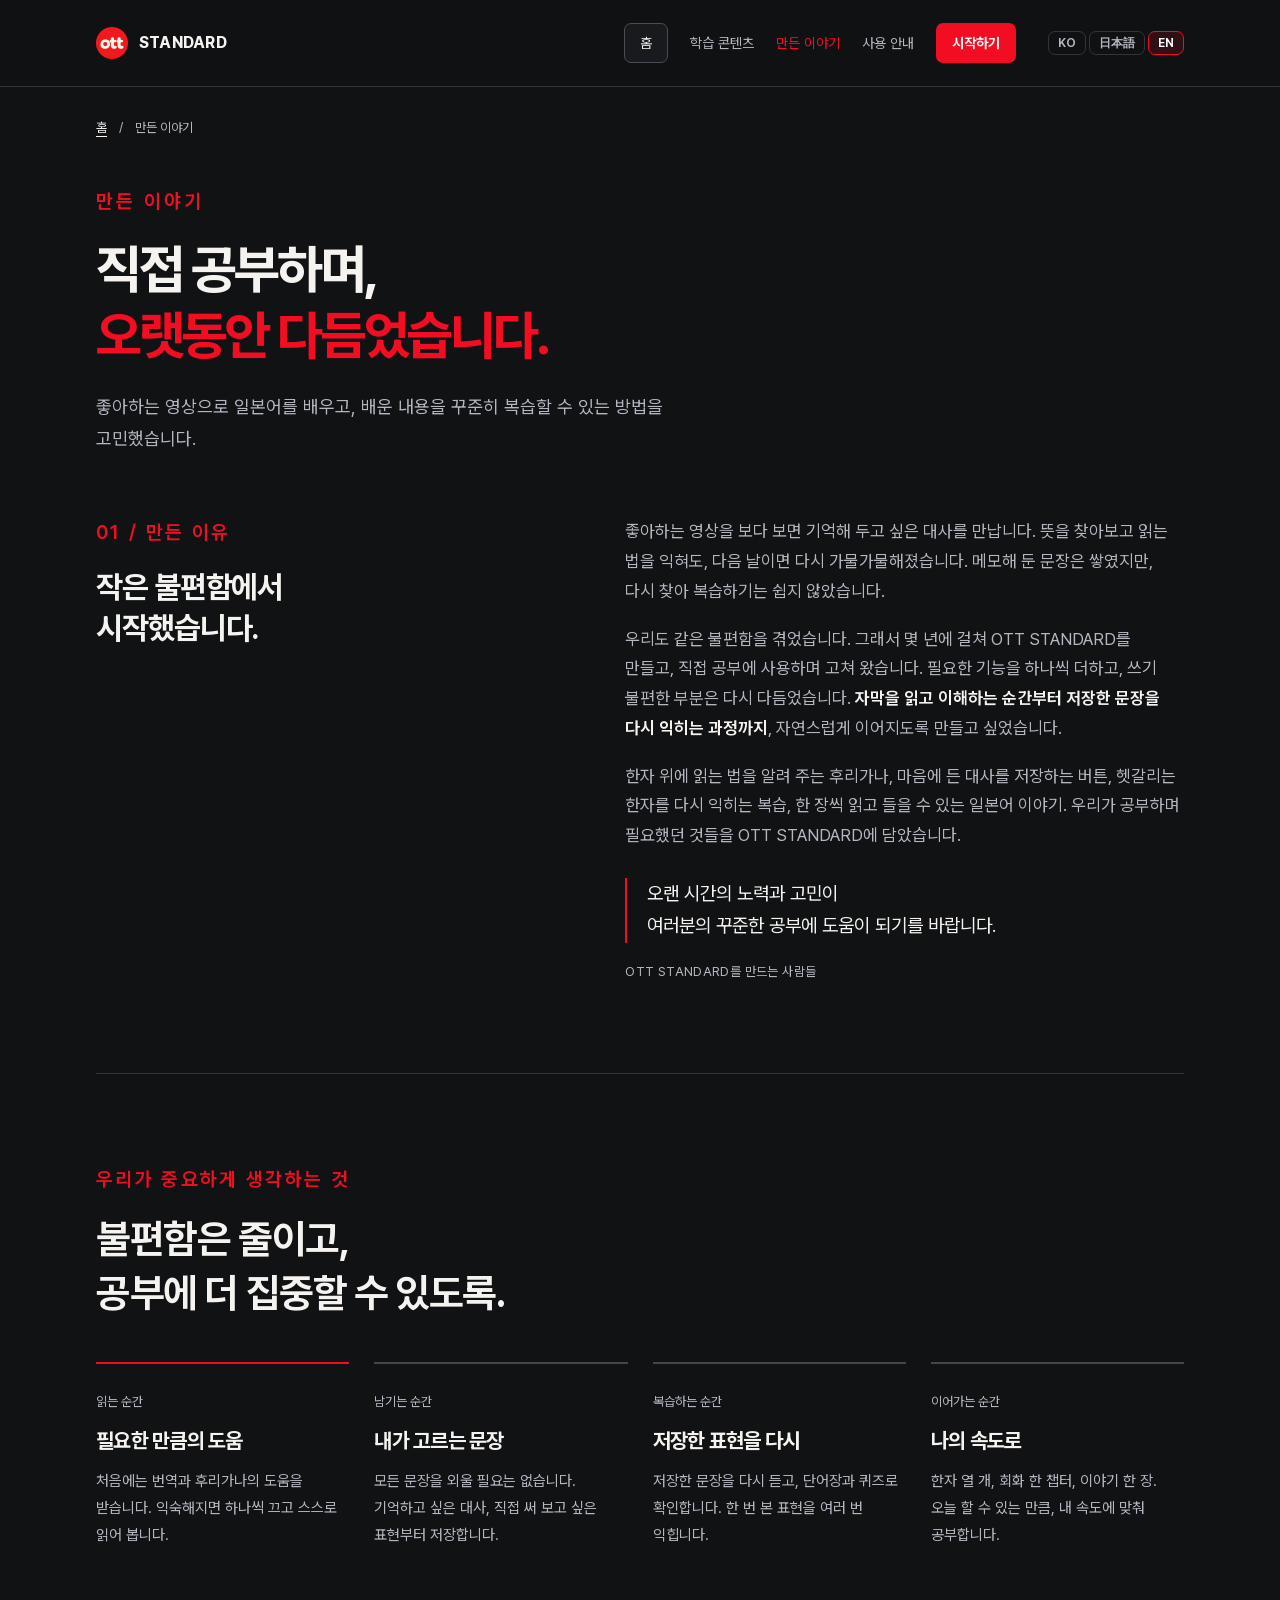
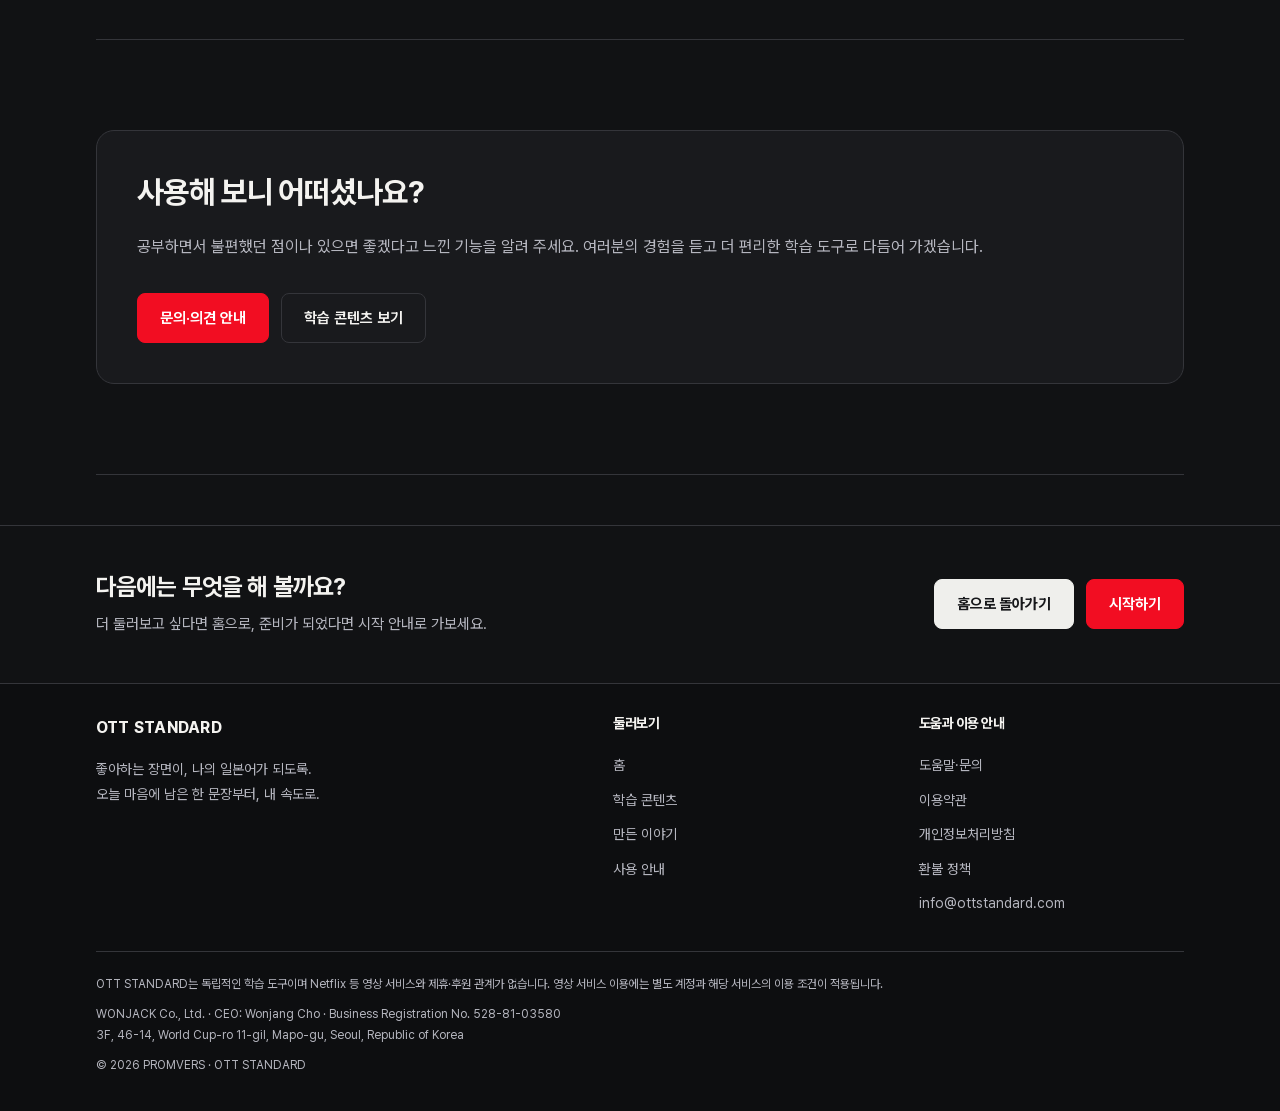
==== commit 97409936: "헤더 로고를 실제 브랜드 마크(ott 빨간 원형 PNG)로 교체, 번역 안전 data URI 인라인 + 파비콘 PNG Co-Authored-By: Claude Opus 4.8 <n" ====
--- a/about/index.html
+++ b/about/index.html
@@ -1,5 +1,5 @@
 <!doctype html>
-<html lang="ko"><head><meta charset="utf-8"><meta name="viewport" content="width=device-width,initial-scale=1"><meta name="theme-color" content="#111214"><title>만든 이야기 · OTT STANDARD</title><meta name="description" content="좋아하는 장면이, 나의 일본어가 되도록. OTT STANDARD의 학습 콘텐츠, 사용 안내와 요금제를 만나보세요."><link rel="icon" href="/assets/logo.svg" type="image/svg+xml"><link rel="stylesheet" href="/assets/site.css?v=i18n-20261003b"></head><body data-mode="multipage"><a class="skip" href="#main">본문으로 바로가기</a><header class="topbar"><div class="wrap topbar-inner"><a class="brand notranslate" translate="no" href="/" aria-label="OTT STANDARD 홈"><svg width="32" height="32" viewBox="0 0 100 100" aria-hidden="true" style="display:block"><rect width="100" height="100" rx="24" fill="#F20D22"/><circle cx="29" cy="57" r="11" fill="none" stroke="#FFF9F4" stroke-width="8.5"/><g fill="#FFF9F4"><rect x="50" y="29" width="9" height="43" rx="4.5"/><rect x="45" y="44" width="19" height="9" rx="4.5"/><rect x="72" y="29" width="9" height="43" rx="4.5"/><rect x="67" y="44" width="19" height="9" rx="4.5"/></g></svg>STANDARD</a><nav class="nav" aria-label="주 메뉴"><a class="home-link" data-nav="home" href="/">홈</a><a class="" data-nav="learning" href="/learning/">학습 콘텐츠</a><a class="" data-nav="about" href="/about/" aria-current="page">만든 이야기</a><a class="" data-nav="docs" href="/docs/">사용 안내</a><a class="nav-start" data-nav="start" href="/start/">시작하기</a></nav></div></header><main id="main" class="wrap page-content"><div class="breadcrumb" aria-label="현재 위치"><a href="/">홈</a><span aria-hidden="true">/</span><span>만든 이야기</span></div><div class="page-title"><span class="eyebrow">만든 이야기</span><h1 tabindex="-1">직접 공부하며,<br><span class="accent">오랫동안 다듬었습니다.</span></h1><p>좋아하는 영상으로 일본어를 배우고, 배운 내용을 꾸준히 복습할 수 있는 방법을 고민했습니다.</p></div><div class="story-page">  <section class="section origin">
+<html lang="ko"><head><meta charset="utf-8"><meta name="viewport" content="width=device-width,initial-scale=1"><meta name="theme-color" content="#111214"><title>만든 이야기 · OTT STANDARD</title><meta name="description" content="좋아하는 장면이, 나의 일본어가 되도록. OTT STANDARD의 학습 콘텐츠, 사용 안내와 요금제를 만나보세요."><link rel="icon" href="/assets/logo.png?v=2" type="image/png"><link rel="stylesheet" href="/assets/site.css?v=i18n-20261003b"></head><body data-mode="multipage"><a class="skip" href="#main">본문으로 바로가기</a><header class="topbar"><div class="wrap topbar-inner"><a class="brand notranslate" translate="no" href="/" aria-label="OTT STANDARD 홈"><img src="[data-uri]" width="32" height="32" alt="" aria-hidden="true" translate="no" class="notranslate" style="display:block">STANDARD</a><nav class="nav" aria-label="주 메뉴"><a class="home-link" data-nav="home" href="/">홈</a><a class="" data-nav="learning" href="/learning/">학습 콘텐츠</a><a class="" data-nav="about" href="/about/" aria-current="page">만든 이야기</a><a class="" data-nav="docs" href="/docs/">사용 안내</a><a class="nav-start" data-nav="start" href="/start/">시작하기</a></nav></div></header><main id="main" class="wrap page-content"><div class="breadcrumb" aria-label="현재 위치"><a href="/">홈</a><span aria-hidden="true">/</span><span>만든 이야기</span></div><div class="page-title"><span class="eyebrow">만든 이야기</span><h1 tabindex="-1">직접 공부하며,<br><span class="accent">오랫동안 다듬었습니다.</span></h1><p>좋아하는 영상으로 일본어를 배우고, 배운 내용을 꾸준히 복습할 수 있는 방법을 고민했습니다.</p></div><div class="story-page">  <section class="section origin">
     <div><span class="section-number">01 / 만든 이유</span><h2>작은 불편함에서<br>시작했습니다.</h2></div>
     <div class="origin-text">
       <p>좋아하는 영상을 보다 보면 기억해 두고 싶은 대사를 만납니다. 뜻을 찾아보고 읽는 법을 익혀도, 다음 날이면 다시 가물가물해졌습니다. 메모해 둔 문장은 쌓였지만, 다시 찾아 복습하기는 쉽지 않았습니다.</p>
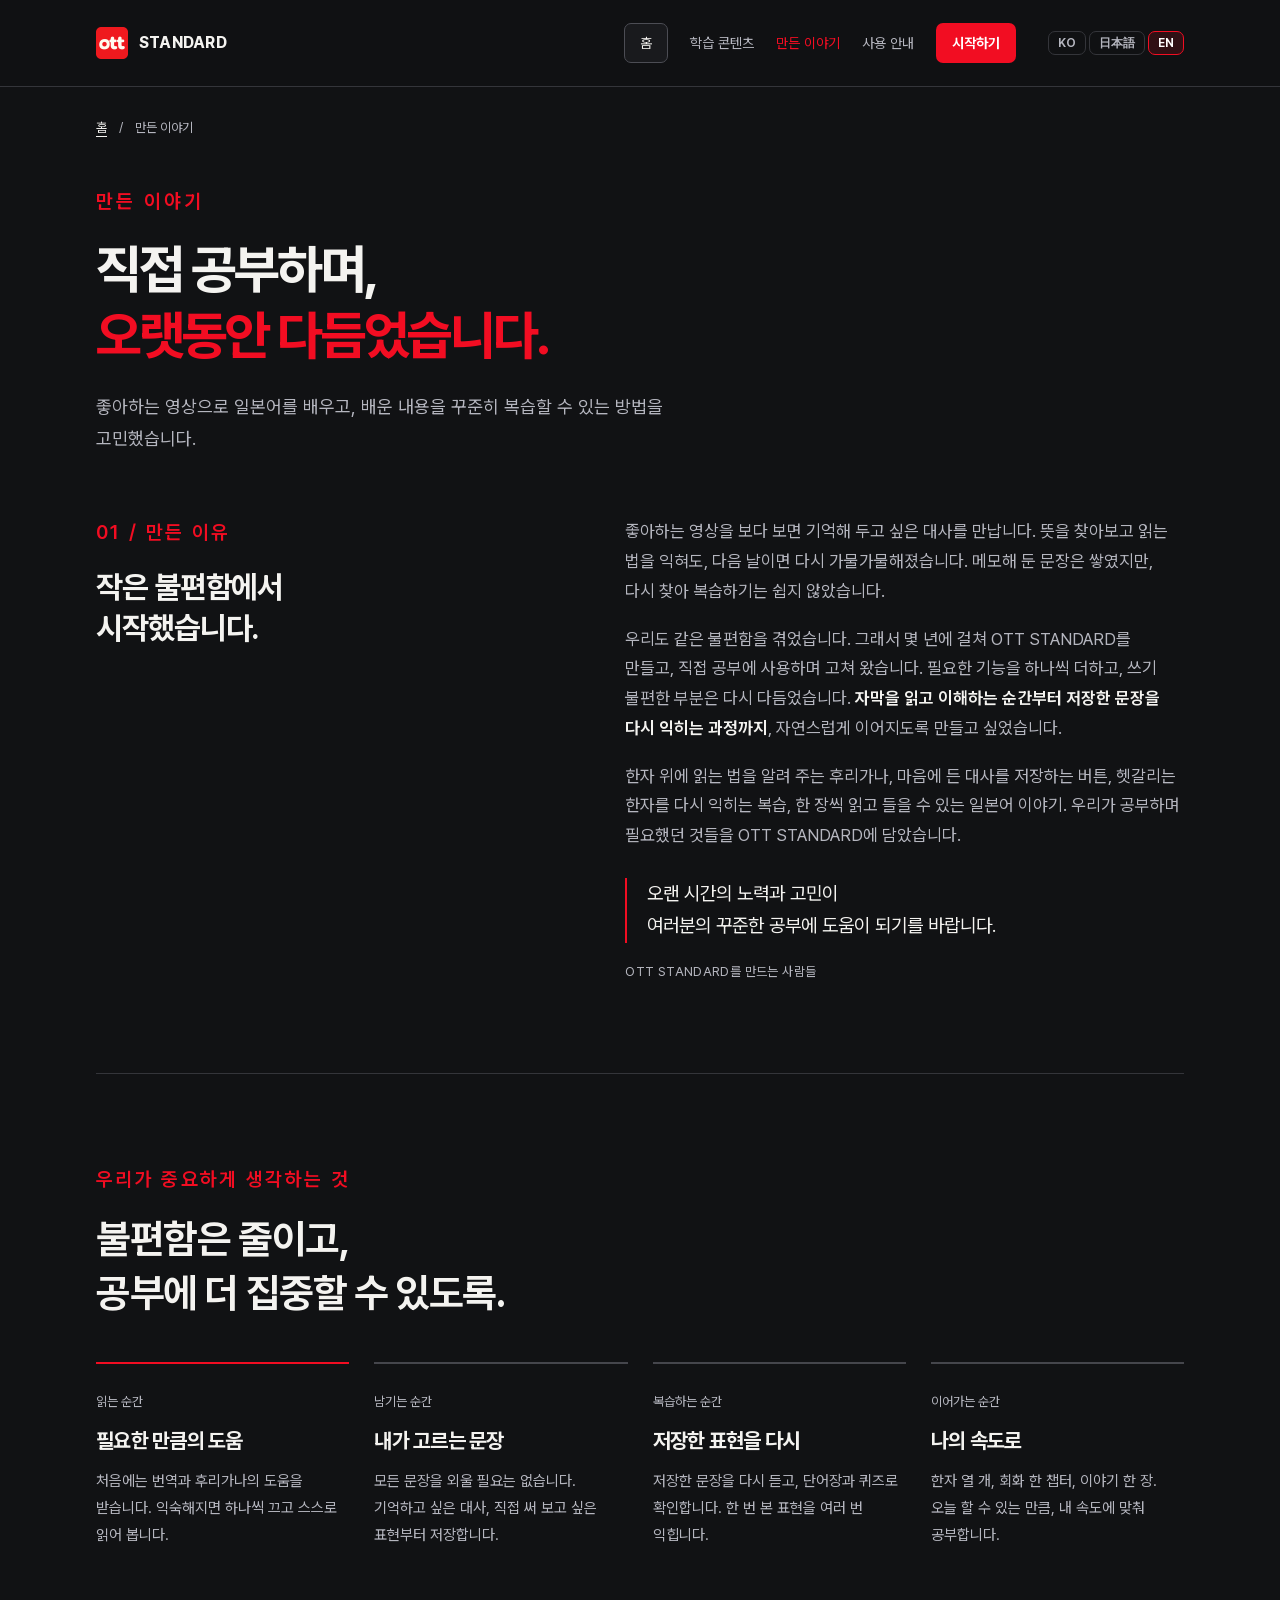
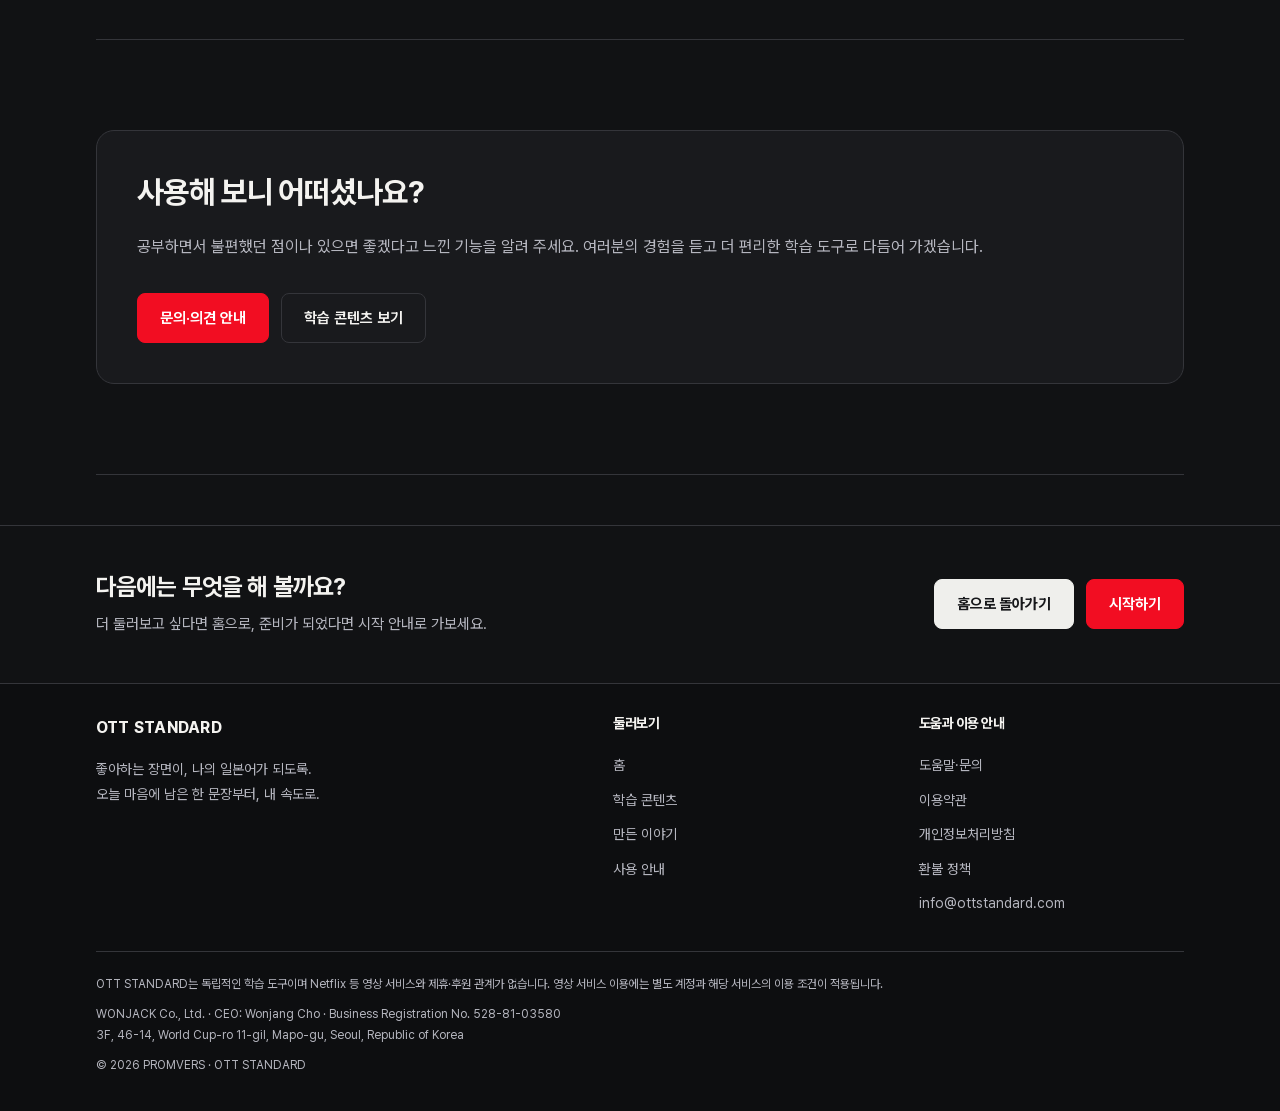
==== commit 0ca9e047: "헤더 로고를 둥근 사각형(앱아이콘) ott 마크로 교체 + 파비콘 v3 Co-Authored-By: Claude Opus 4.8 <noreply@anthropic.com>" ====
--- a/about/index.html
+++ b/about/index.html
@@ -1,5 +1,5 @@
 <!doctype html>
-<html lang="ko"><head><meta charset="utf-8"><meta name="viewport" content="width=device-width,initial-scale=1"><meta name="theme-color" content="#111214"><title>만든 이야기 · OTT STANDARD</title><meta name="description" content="좋아하는 장면이, 나의 일본어가 되도록. OTT STANDARD의 학습 콘텐츠, 사용 안내와 요금제를 만나보세요."><link rel="icon" href="/assets/logo.png?v=2" type="image/png"><link rel="stylesheet" href="/assets/site.css?v=i18n-20261003b"></head><body data-mode="multipage"><a class="skip" href="#main">본문으로 바로가기</a><header class="topbar"><div class="wrap topbar-inner"><a class="brand notranslate" translate="no" href="/" aria-label="OTT STANDARD 홈"><img src="[data-uri]" width="32" height="32" alt="" aria-hidden="true" translate="no" class="notranslate" style="display:block">STANDARD</a><nav class="nav" aria-label="주 메뉴"><a class="home-link" data-nav="home" href="/">홈</a><a class="" data-nav="learning" href="/learning/">학습 콘텐츠</a><a class="" data-nav="about" href="/about/" aria-current="page">만든 이야기</a><a class="" data-nav="docs" href="/docs/">사용 안내</a><a class="nav-start" data-nav="start" href="/start/">시작하기</a></nav></div></header><main id="main" class="wrap page-content"><div class="breadcrumb" aria-label="현재 위치"><a href="/">홈</a><span aria-hidden="true">/</span><span>만든 이야기</span></div><div class="page-title"><span class="eyebrow">만든 이야기</span><h1 tabindex="-1">직접 공부하며,<br><span class="accent">오랫동안 다듬었습니다.</span></h1><p>좋아하는 영상으로 일본어를 배우고, 배운 내용을 꾸준히 복습할 수 있는 방법을 고민했습니다.</p></div><div class="story-page">  <section class="section origin">
+<html lang="ko"><head><meta charset="utf-8"><meta name="viewport" content="width=device-width,initial-scale=1"><meta name="theme-color" content="#111214"><title>만든 이야기 · OTT STANDARD</title><meta name="description" content="좋아하는 장면이, 나의 일본어가 되도록. OTT STANDARD의 학습 콘텐츠, 사용 안내와 요금제를 만나보세요."><link rel="icon" href="/assets/logo.png?v=3" type="image/png"><link rel="stylesheet" href="/assets/site.css?v=i18n-20261003b"></head><body data-mode="multipage"><a class="skip" href="#main">본문으로 바로가기</a><header class="topbar"><div class="wrap topbar-inner"><a class="brand notranslate" translate="no" href="/" aria-label="OTT STANDARD 홈"><img src="[data-uri]" width="32" height="32" alt="" aria-hidden="true" translate="no" class="notranslate" style="display:block">STANDARD</a><nav class="nav" aria-label="주 메뉴"><a class="home-link" data-nav="home" href="/">홈</a><a class="" data-nav="learning" href="/learning/">학습 콘텐츠</a><a class="" data-nav="about" href="/about/" aria-current="page">만든 이야기</a><a class="" data-nav="docs" href="/docs/">사용 안내</a><a class="nav-start" data-nav="start" href="/start/">시작하기</a></nav></div></header><main id="main" class="wrap page-content"><div class="breadcrumb" aria-label="현재 위치"><a href="/">홈</a><span aria-hidden="true">/</span><span>만든 이야기</span></div><div class="page-title"><span class="eyebrow">만든 이야기</span><h1 tabindex="-1">직접 공부하며,<br><span class="accent">오랫동안 다듬었습니다.</span></h1><p>좋아하는 영상으로 일본어를 배우고, 배운 내용을 꾸준히 복습할 수 있는 방법을 고민했습니다.</p></div><div class="story-page">  <section class="section origin">
     <div><span class="section-number">01 / 만든 이유</span><h2>작은 불편함에서<br>시작했습니다.</h2></div>
     <div class="origin-text">
       <p>좋아하는 영상을 보다 보면 기억해 두고 싶은 대사를 만납니다. 뜻을 찾아보고 읽는 법을 익혀도, 다음 날이면 다시 가물가물해졌습니다. 메모해 둔 문장은 쌓였지만, 다시 찾아 복습하기는 쉽지 않았습니다.</p>
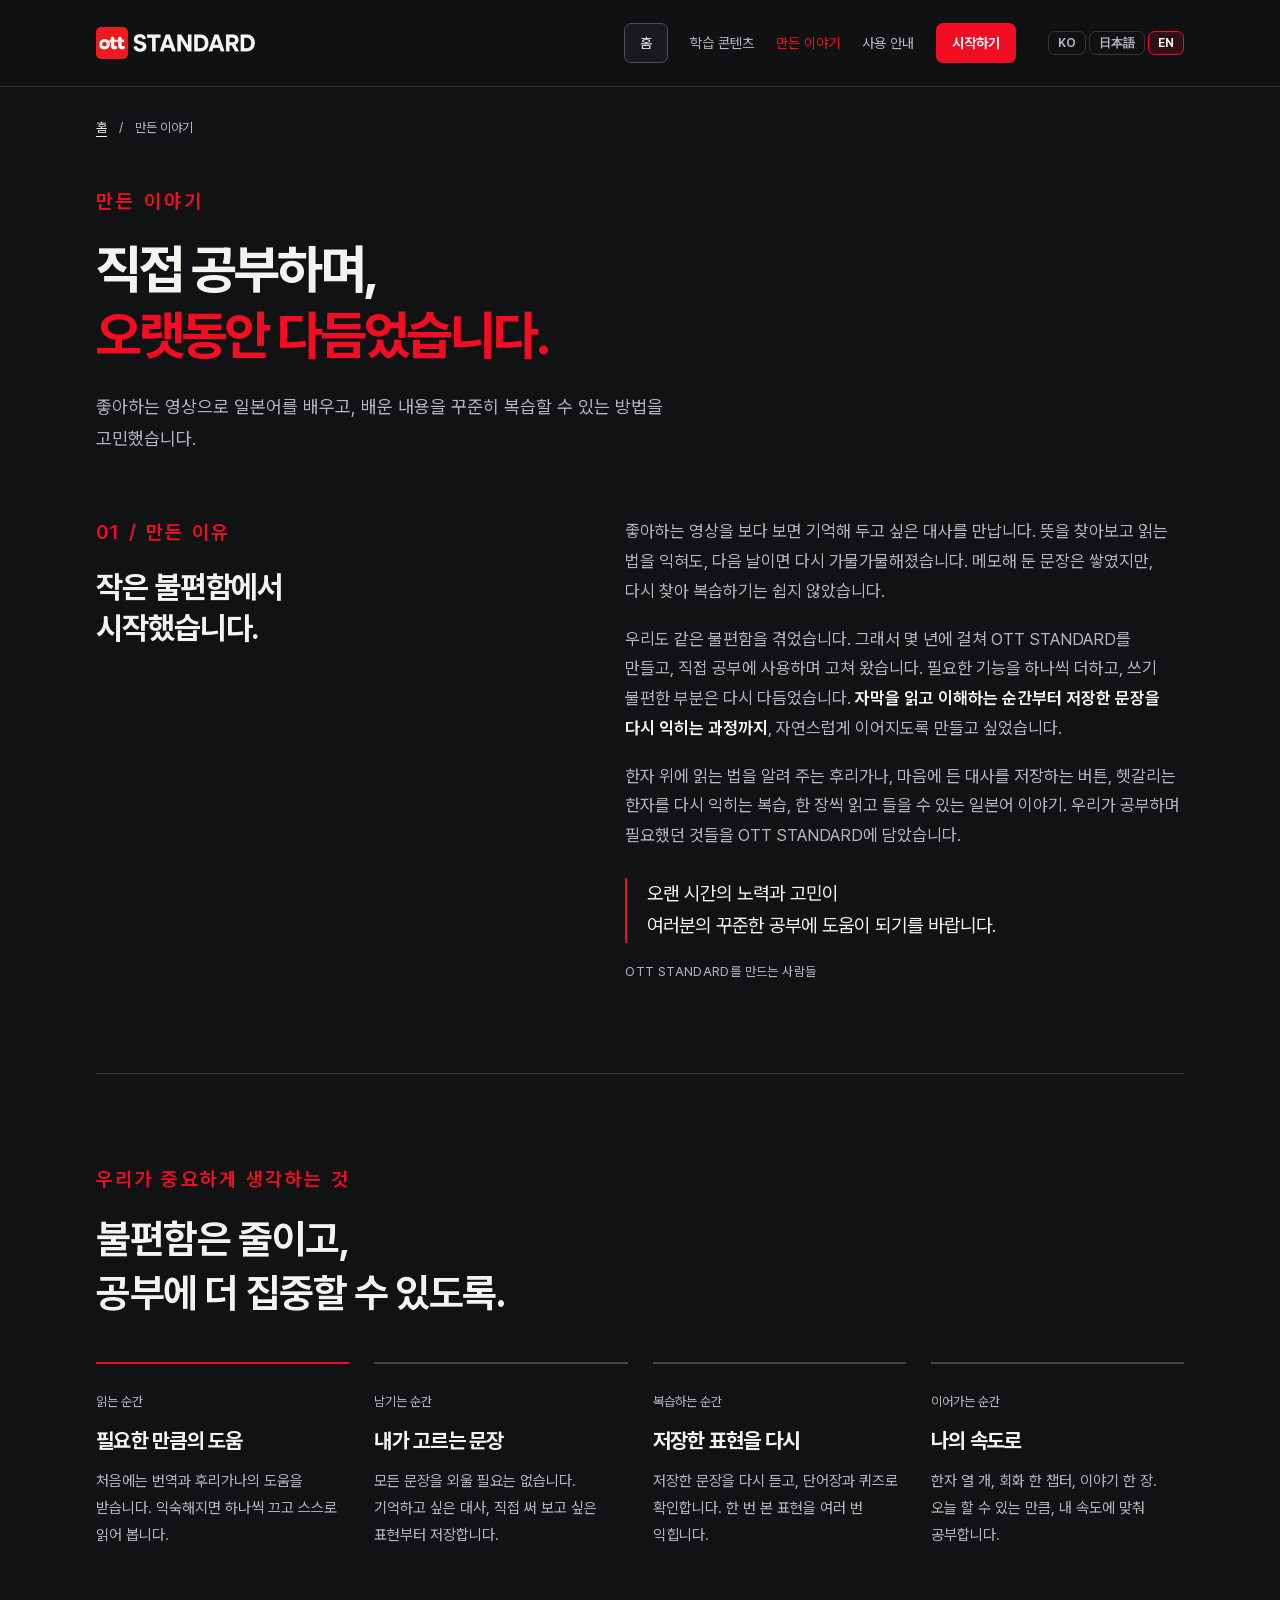
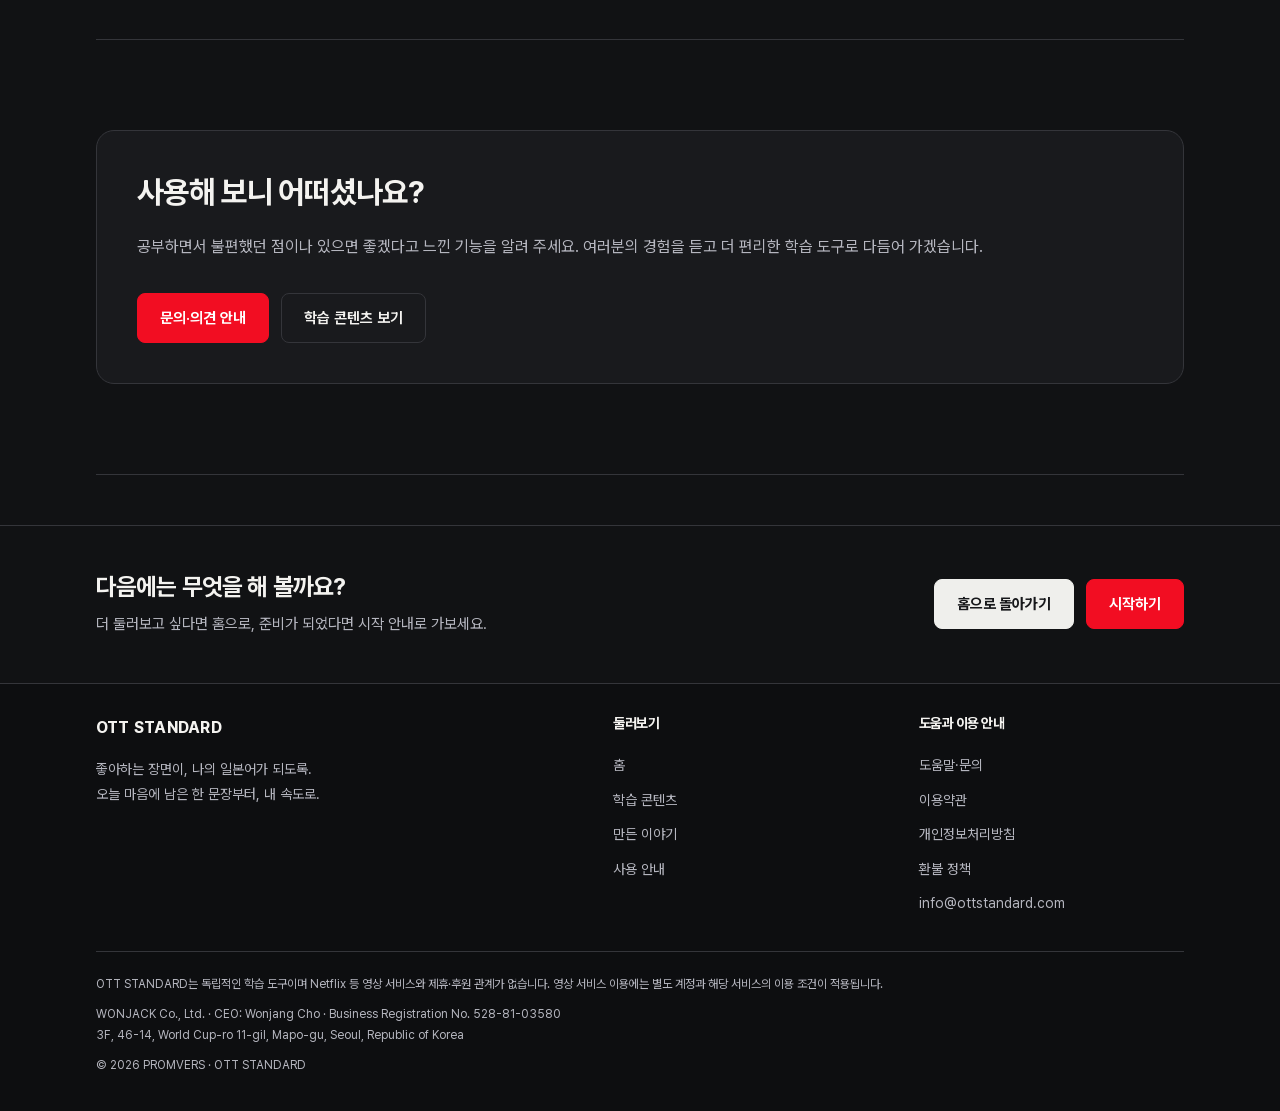
==== commit 1c201767: "헤더 브랜드를 ott+STANDARD 통합 락업 이미지로 교체(별도 텍스트 제거) Co-Authored-By: Claude Opus 4.8 <noreply@anthropic.com" ====
--- a/about/index.html
+++ b/about/index.html
@@ -1,5 +1,5 @@
 <!doctype html>
-<html lang="ko"><head><meta charset="utf-8"><meta name="viewport" content="width=device-width,initial-scale=1"><meta name="theme-color" content="#111214"><title>만든 이야기 · OTT STANDARD</title><meta name="description" content="좋아하는 장면이, 나의 일본어가 되도록. OTT STANDARD의 학습 콘텐츠, 사용 안내와 요금제를 만나보세요."><link rel="icon" href="/assets/logo.png?v=3" type="image/png"><link rel="stylesheet" href="/assets/site.css?v=i18n-20261003b"></head><body data-mode="multipage"><a class="skip" href="#main">본문으로 바로가기</a><header class="topbar"><div class="wrap topbar-inner"><a class="brand notranslate" translate="no" href="/" aria-label="OTT STANDARD 홈"><img src="[data-uri]" width="32" height="32" alt="" aria-hidden="true" translate="no" class="notranslate" style="display:block">STANDARD</a><nav class="nav" aria-label="주 메뉴"><a class="home-link" data-nav="home" href="/">홈</a><a class="" data-nav="learning" href="/learning/">학습 콘텐츠</a><a class="" data-nav="about" href="/about/" aria-current="page">만든 이야기</a><a class="" data-nav="docs" href="/docs/">사용 안내</a><a class="nav-start" data-nav="start" href="/start/">시작하기</a></nav></div></header><main id="main" class="wrap page-content"><div class="breadcrumb" aria-label="현재 위치"><a href="/">홈</a><span aria-hidden="true">/</span><span>만든 이야기</span></div><div class="page-title"><span class="eyebrow">만든 이야기</span><h1 tabindex="-1">직접 공부하며,<br><span class="accent">오랫동안 다듬었습니다.</span></h1><p>좋아하는 영상으로 일본어를 배우고, 배운 내용을 꾸준히 복습할 수 있는 방법을 고민했습니다.</p></div><div class="story-page">  <section class="section origin">
+<html lang="ko"><head><meta charset="utf-8"><meta name="viewport" content="width=device-width,initial-scale=1"><meta name="theme-color" content="#111214"><title>만든 이야기 · OTT STANDARD</title><meta name="description" content="좋아하는 장면이, 나의 일본어가 되도록. OTT STANDARD의 학습 콘텐츠, 사용 안내와 요금제를 만나보세요."><link rel="icon" href="/assets/logo.png?v=3" type="image/png"><link rel="stylesheet" href="/assets/site.css?v=i18n-20261003b"></head><body data-mode="multipage"><a class="skip" href="#main">본문으로 바로가기</a><header class="topbar"><div class="wrap topbar-inner"><a class="brand notranslate" translate="no" href="/" aria-label="OTT STANDARD 홈"><img src="[data-uri]" width="159" height="32" alt="" aria-hidden="true" translate="no" class="notranslate" style="display:block;height:32px;width:auto"></a><nav class="nav" aria-label="주 메뉴"><a class="home-link" data-nav="home" href="/">홈</a><a class="" data-nav="learning" href="/learning/">학습 콘텐츠</a><a class="" data-nav="about" href="/about/" aria-current="page">만든 이야기</a><a class="" data-nav="docs" href="/docs/">사용 안내</a><a class="nav-start" data-nav="start" href="/start/">시작하기</a></nav></div></header><main id="main" class="wrap page-content"><div class="breadcrumb" aria-label="현재 위치"><a href="/">홈</a><span aria-hidden="true">/</span><span>만든 이야기</span></div><div class="page-title"><span class="eyebrow">만든 이야기</span><h1 tabindex="-1">직접 공부하며,<br><span class="accent">오랫동안 다듬었습니다.</span></h1><p>좋아하는 영상으로 일본어를 배우고, 배운 내용을 꾸준히 복습할 수 있는 방법을 고민했습니다.</p></div><div class="story-page">  <section class="section origin">
     <div><span class="section-number">01 / 만든 이유</span><h2>작은 불편함에서<br>시작했습니다.</h2></div>
     <div class="origin-text">
       <p>좋아하는 영상을 보다 보면 기억해 두고 싶은 대사를 만납니다. 뜻을 찾아보고 읽는 법을 익혀도, 다음 날이면 다시 가물가물해졌습니다. 메모해 둔 문장은 쌓였지만, 다시 찾아 복습하기는 쉽지 않았습니다.</p>
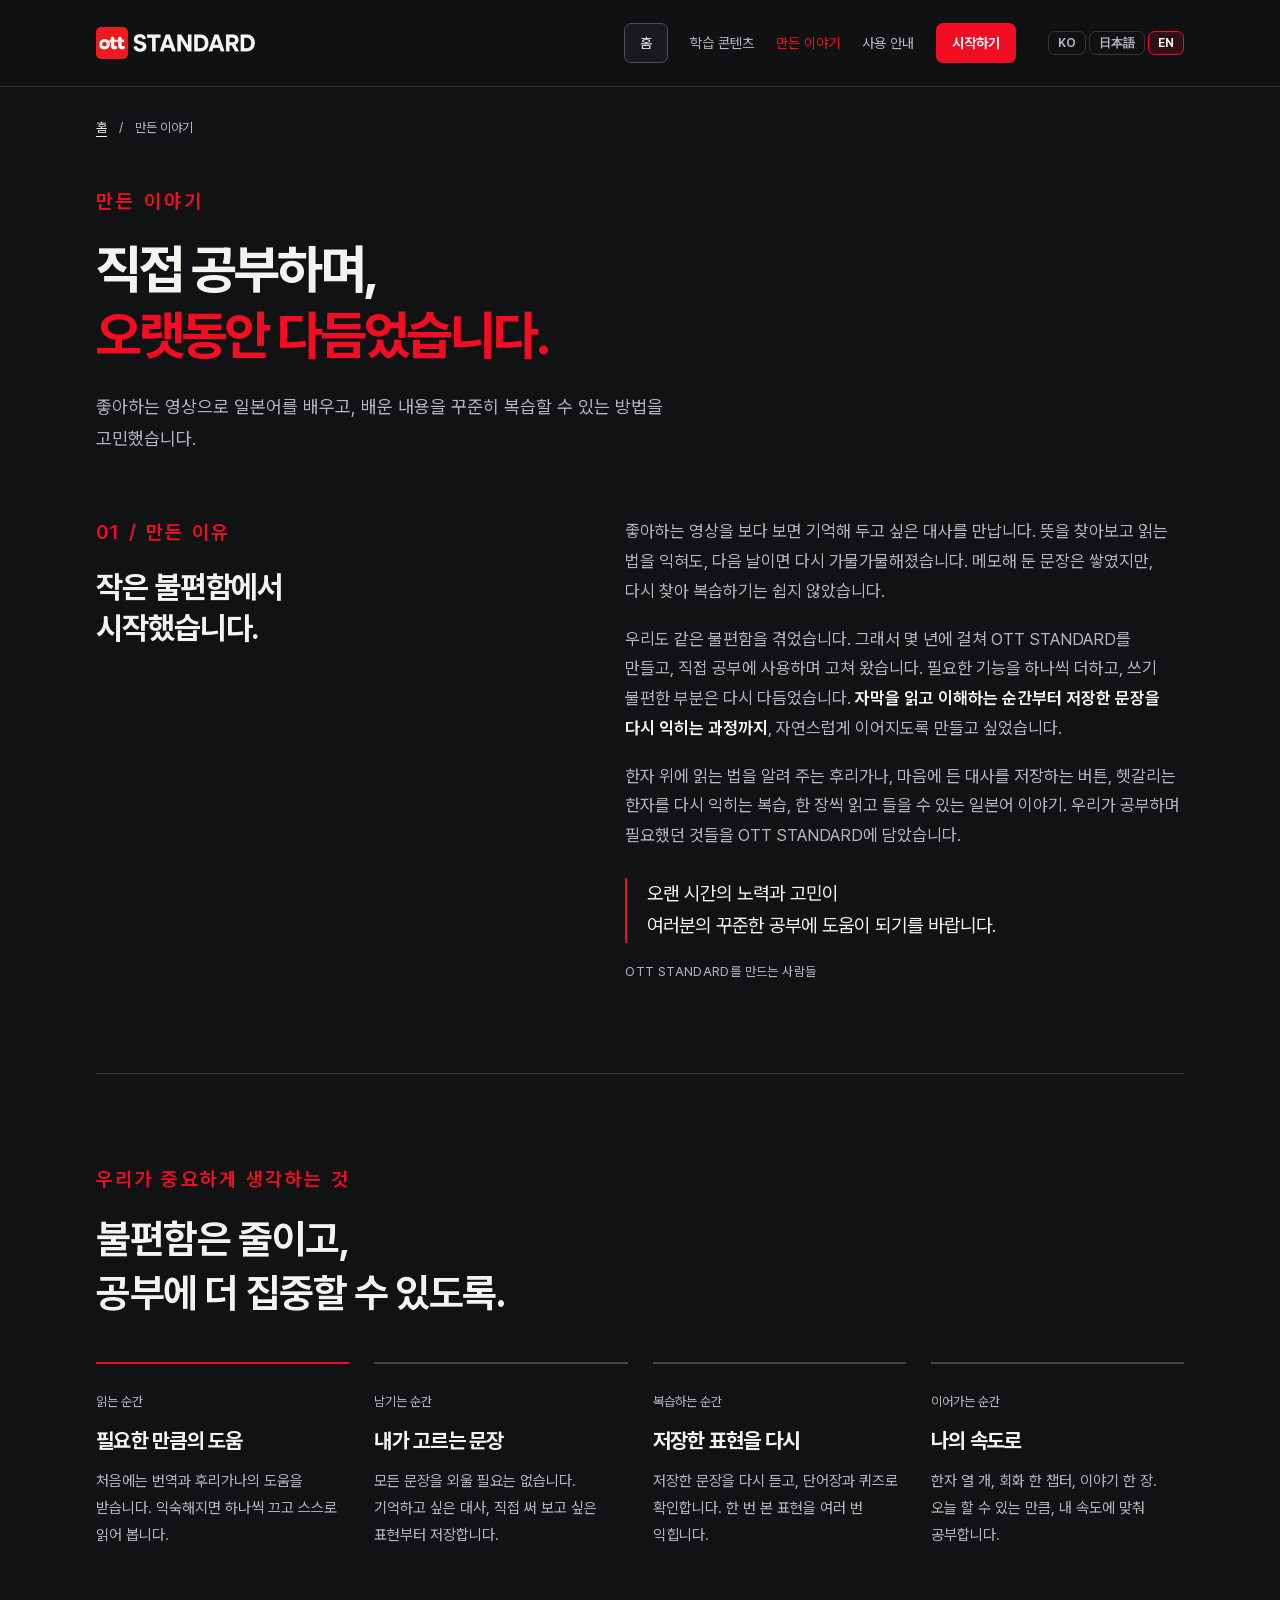
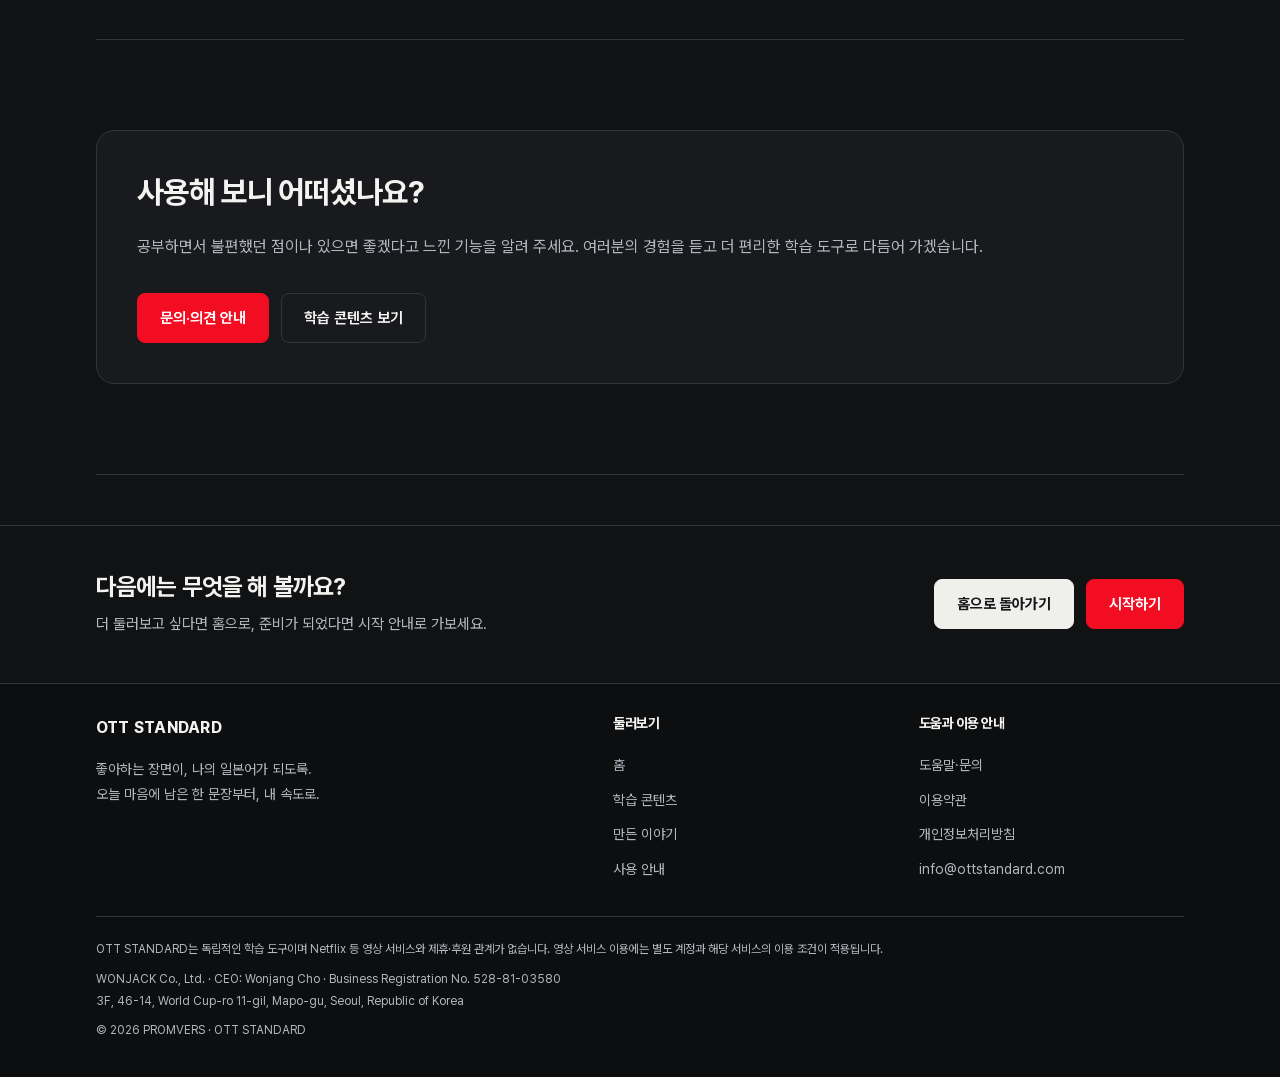
==== commit a56e1c22: "법적 문서·요금제·결제 페이지 베타 버전 반영 (결제 없음·유료 전환 예정) - 약관/방침/환불: 결제사명(Lemon Squeezy) 제거, '베타 버전 + 정식 출시 후 유료 전" ====
--- a/about/index.html
+++ b/about/index.html
@@ -11,4 +11,4 @@
   </section>
 
 <section class="section"><div class="section-head"><span class="section-number">우리가 중요하게 생각하는 것</span><h2>불편함은 줄이고,<br>공부에 더 집중할 수 있도록.</h2></div><div class="flow"><article><small>읽는 순간</small><h3>필요한 만큼의 도움</h3><p>처음에는 번역과 후리가나의 도움을 받습니다. 익숙해지면 하나씩 끄고 스스로 읽어 봅니다.</p></article><article><small>남기는 순간</small><h3>내가 고르는 문장</h3><p>모든 문장을 외울 필요는 없습니다. 기억하고 싶은 대사, 직접 써 보고 싶은 표현부터 저장합니다.</p></article><article><small>복습하는 순간</small><h3>저장한 표현을 다시</h3><p>저장한 문장을 다시 듣고, 단어장과 퀴즈로 확인합니다. 한 번 본 표현을 여러 번 익힙니다.</p></article><article><small>이어가는 순간</small><h3>나의 속도로</h3><p>한자 열 개, 회화 한 챕터, 이야기 한 장. 오늘 할 수 있는 만큼, 내 속도에 맞춰 공부합니다.</p></article></div></section><section class="section"><div class="quiet-panel"><h2>사용해 보니 어떠셨나요?</h2><p>공부하면서 불편했던 점이나 있으면 좋겠다고 느낀 기능을 알려 주세요. 여러분의 경험을 듣고 더 편리한 학습 도구로 다듬어 가겠습니다.</p><div class="actions"><a class="button primary" href="/support/">문의·의견 안내</a><a class="button " href="/learning/">학습 콘텐츠 보기</a></div></div></section></div></main><div class="page-navigation"><div class="wrap page-navigation-inner"><div><h2>다음에는 무엇을 해 볼까요?</h2><p>더 둘러보고 싶다면 홈으로, 준비가 되었다면 시작 안내로 가보세요.</p></div><div class="actions"><a class="button home-button" href="/">홈으로 돌아가기</a><a class="button primary" href="/start/">시작하기</a></div></div></div>
-<footer class="footer"><div class="wrap"><div class="footer-menu"><div><a class="brand" href="/">OTT STANDARD</a><p>좋아하는 장면이, 나의 일본어가 되도록.<br>오늘 마음에 남은 한 문장부터, 내 속도로.</p></div><div><h3>둘러보기</h3><a href="/">홈</a><a href="/learning/">학습 콘텐츠</a><a href="/about/">만든 이야기</a><a href="/docs/">사용 안내</a></div><div><h3>도움과 이용 안내</h3><a href="/support/">도움말·문의</a><a href="/terms/">이용약관</a><a href="/privacy/">개인정보처리방침</a><a href="/refund/">환불 정책</a><a href="mailto:info@ottstandard.com">info@ottstandard.com</a></div></div><div class="footer-bottom"><p><span style="white-space:nowrap">OTT STANDARD</span>는 독립적인 학습 도구이며 Netflix 등 영상 서비스와 제휴·후원 관계가 없습니다. 영상 서비스 이용에는 별도 계정과 해당 서비스의 이용 조건이 적용됩니다.</p><p>WONJACK Co., Ltd. · CEO: Wonjang Cho · Business Registration No. 528-81-03580<br>3F, 46-14, World Cup-ro 11-gil, Mapo-gu, Seoul, Republic of Korea</p><p>© 2026 PROMVERS · OTT STANDARD</p></div></div></footer><script src="/assets/site.js?v=i18n-20261003"></script></body></html>+<footer class="footer"><div class="wrap"><div class="footer-menu"><div><a class="brand" href="/">OTT STANDARD</a><p>좋아하는 장면이, 나의 일본어가 되도록.<br>오늘 마음에 남은 한 문장부터, 내 속도로.</p></div><div><h3>둘러보기</h3><a href="/">홈</a><a href="/learning/">학습 콘텐츠</a><a href="/about/">만든 이야기</a><a href="/docs/">사용 안내</a></div><div><h3>도움과 이용 안내</h3><a href="/support/">도움말·문의</a><a href="/terms/">이용약관</a><a href="/privacy/">개인정보처리방침</a><a href="mailto:info@ottstandard.com">info@ottstandard.com</a></div></div><div class="footer-bottom"><p><span style="white-space:nowrap">OTT STANDARD</span>는 독립적인 학습 도구이며 Netflix 등 영상 서비스와 제휴·후원 관계가 없습니다. 영상 서비스 이용에는 별도 계정과 해당 서비스의 이용 조건이 적용됩니다.</p><p>WONJACK Co., Ltd. · CEO: Wonjang Cho · Business Registration No. 528-81-03580<br>3F, 46-14, World Cup-ro 11-gil, Mapo-gu, Seoul, Republic of Korea</p><p>© 2026 PROMVERS · OTT STANDARD</p></div></div></footer><script src="/assets/site.js?v=i18n-20261003"></script></body></html>
